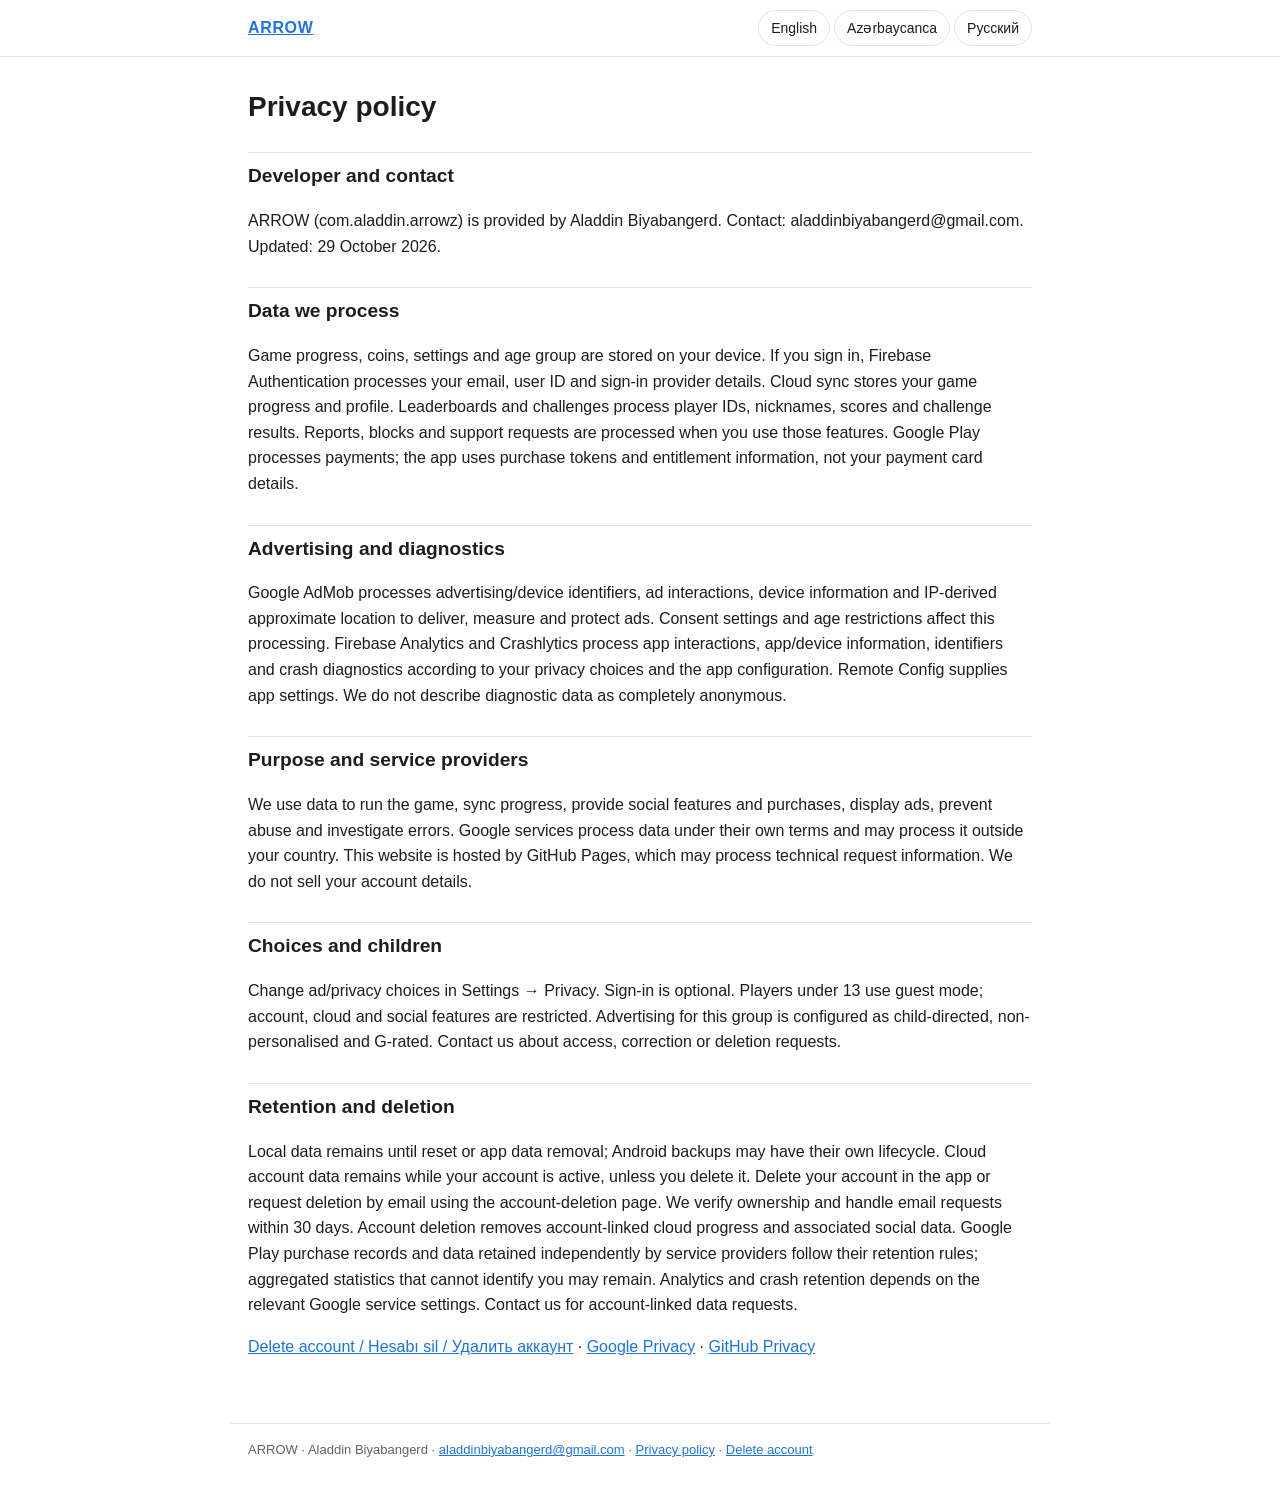
==== arrow-privacy/index.html @ b9e1d2e1 "Publish ARROW privacy, account deletion and app-ads pages" ====
<!doctype html><html lang="en"><head><meta charset="utf-8"><meta name="viewport" content="width=device-width,initial-scale=1"><title>ARROW — Privacy policy</title><link rel="stylesheet" href="/styles.css"></head><body><header><div class="bar"><a class="brand" href="/">ARROW</a><nav aria-label="Language"><a href="#en">English</a><a href="#az">Azərbaycanca</a><a href="#ru">Русский</a></nav></div></header><main><section class="lang" id="az" lang="az"><h1>Məxfilik siyasəti</h1><h2>Tərtibatçı və əlaqə</h2><p>ARROW (com.aladdin.arrowz): Aladdin Biyabangerd. Əlaqə: aladdinbiyabangerd@gmail.com. Yenilənib: 29 oktyabr 2026.</p><h2>Emal edilən məlumatlar</h2><p>Oyun irəliləyişi, coinlər, ayarlar və yaş qrupu cihazda saxlanılır. Daxil olduqda Firebase Authentication email, istifadəçi ID-si və giriş provayderi məlumatlarını emal edir. Bulud sinxronizasiyası oyun irəliləyişi və profili saxlayır. Reytinq və çağırışlar oyunçu ID-si, nickname, xal və nəticələri emal edir. Şikayət, bloklama və dəstək sorğuları həmin funksiyalardan istifadə etdikdə emal olunur. Ödənişləri Google Play emal edir; tətbiq kart məlumatını deyil, alış tokenlərini və alış hüquqlarını istifadə edir.</p><h2>Reklam və diaqnostika</h2><p>Google AdMob reklam/cihaz identifikatorları, reklamla qarşılıqlı əlaqə, cihaz məlumatları və IP-dən təxmini məkanı reklam göstərmək, ölçmək və sui-istifadənin qarşısını almaq üçün emal edir. Razılıq və yaş qaydaları emala təsir edir. Firebase Analytics və Crashlytics məxfilik seçimlərinə və tətbiqin konfiqurasiyasına uyğun istifadə hadisələri, identifikatorlar, cihaz və çökmə məlumatlarını emal edir. Remote Config tətbiq ayarlarını çatdırır. Diaqnostika məlumatlarını tam anonim hesab etmirik.</p><h2>Məqsəd və xidmət təminatçıları</h2><p>Məlumatlar oyunun işi, sinxronizasiya, sosial funksiyalar, alışlar, reklamlar, sui-istifadənin qarşısının alınması və xətaların araşdırılması üçün istifadə olunur. Google xidmətlərinin öz şərtləri var və məlumatları ölkəndən kənarda emal edə bilərlər. Sayt GitHub Pages-də yerləşir; GitHub texniki sorğu məlumatlarını emal edə bilər. Hesab məlumatlarını satmırıq.</p><h2>Seçimlər və uşaqlar</h2><p>Reklam/məxfilik seçimlərini Ayarlar → Gizlilik bölməsində dəyiş. Hesaba giriş məcburi deyil. 13 yaşdan kiçiklər qonaq rejimindən istifadə edir; hesab, bulud və sosial funksiyalar məhdudlaşdırılır. Bu qrupun reklamları uşaqlara yönəlik, fərdiləşdirilməmiş və G reytinqli konfiqurasiya olunur. Məlumatlara çıxış, düzəliş və silmə üçün bizə yaz.</p><h2>Saxlanma və silmə</h2><p>Lokal məlumatlar sıfırlama və ya tətbiq məlumatlarının silinməsinədək qalır; Android ehtiyat nüsxələrinin ayrıca saxlanma qaydası ola bilər. Bulud hesab məlumatları hesab aktiv olduqca və ya sən silənədək saxlanılır. Hesabı tətbiqdən sil və ya hesab silmə səhifəsi vasitəsilə email göndər. Sahibliyi yoxlayıb email sorğusunu 30 gün ərzində icra edirik. Hesabla bağlı bulud irəliləyişi və əlaqəli sosial məlumatlar silinir. Google Play alış qeydləri və xidmət təminatçılarının ayrıca saxladığı məlumatlar onların qaydalarına tabedir; şəxsiyyəti müəyyən etməyən ümumi statistika qala bilər. Analitika və çökmə məlumatlarının müddəti Google xidmətinin ayarlarından asılıdır. Hesabla əlaqəli məlumat sorğuları üçün bizə yaz.</p><p><a href="/arrow-delete-account/#az">Delete account / Hesabı sil / Удалить аккаунт</a> · <a href="https://policies.google.com/privacy">Google Privacy</a> · <a href="https://docs.github.com/en/site-policy/privacy-policies/github-general-privacy-statement">GitHub Privacy</a></p></section><section class="lang" id="ru" lang="ru"><h1>Политика конфиденциальности</h1><h2>Разработчик и контакты</h2><p>ARROW (com.aladdin.arrowz): Aladdin Biyabangerd. Контакт: aladdinbiyabangerd@gmail.com. Обновлено: 29 октября 2026 г.</p><h2>Обрабатываемые данные</h2><p>Прогресс, монеты, настройки и возрастная группа хранятся на устройстве. При входе Firebase Authentication обрабатывает email, ID пользователя и данные провайдера входа. Облачная синхронизация хранит прогресс и профиль. Рейтинги и испытания используют ID игроков, псевдонимы, очки и результаты. Жалобы, блокировки и обращения обрабатываются при использовании этих функций. Платежи обрабатывает Google Play; приложение использует токены покупок и сведения о правах, а не данные банковской карты.</p><h2>Реклама и диагностика</h2><p>Google AdMob обрабатывает рекламные/устройственные идентификаторы, взаимодействия с рекламой, сведения об устройстве и приблизительное местоположение по IP для показа, измерения и защиты рекламы. На обработку влияют согласие и возрастные ограничения. Firebase Analytics и Crashlytics обрабатывают события, идентификаторы, сведения о приложении/устройстве и сбоях с учётом настроек конфиденциальности и конфигурации приложения. Remote Config передаёт настройки. Диагностические данные не считаются полностью анонимными.</p><h2>Цели и поставщики услуг</h2><p>Данные нужны для работы игры, синхронизации, социальных функций, покупок, рекламы, предотвращения злоупотреблений и исправления ошибок. У сервисов Google есть собственные условия; обработка возможна за пределами вашей страны. Сайт размещён на GitHub Pages, который может обрабатывать технические сведения о запросах. Мы не продаём данные аккаунта.</p><h2>Ваш выбор и дети</h2><p>Изменить рекламные настройки можно в Настройки → Конфиденциальность. Вход необязателен. Игроки младше 13 лет используют гостевой режим; аккаунт, облачные и социальные функции ограничены. Реклама для этой группы настроена как детская, неперсонализированная, с рейтингом G. По вопросам доступа, исправления или удаления напишите нам.</p><h2>Хранение и удаление</h2><p>Локальные данные остаются до сброса или удаления данных приложения; у резервных копий Android могут быть отдельные сроки. Облачные данные хранятся, пока аккаунт активен либо пока вы их не удалите. Удалите аккаунт в приложении или отправьте email через страницу удаления. Мы проверяем владение и выполняем запросы по email в течение 30 дней. Удаляются связанный облачный прогресс и социальные данные. Записи покупок Google Play и данные, отдельно хранимые поставщиками услуг, подчиняются их правилам; обезличенная агрегированная статистика может сохраняться. Сроки аналитики и отчётов о сбоях зависят от настроек соответствующих сервисов Google. По вопросам связанных с аккаунтом данных обращайтесь к нам.</p><p><a href="/arrow-delete-account/#ru">Delete account / Hesabı sil / Удалить аккаунт</a> · <a href="https://policies.google.com/privacy">Google Privacy</a> · <a href="https://docs.github.com/en/site-policy/privacy-policies/github-general-privacy-statement">GitHub Privacy</a></p></section><section class="lang" id="en" lang="en"><h1>Privacy policy</h1><h2>Developer and contact</h2><p>ARROW (com.aladdin.arrowz) is provided by Aladdin Biyabangerd. Contact: aladdinbiyabangerd@gmail.com. Updated: 29 October 2026.</p><h2>Data we process</h2><p>Game progress, coins, settings and age group are stored on your device. If you sign in, Firebase Authentication processes your email, user ID and sign-in provider details. Cloud sync stores your game progress and profile. Leaderboards and challenges process player IDs, nicknames, scores and challenge results. Reports, blocks and support requests are processed when you use those features. Google Play processes payments; the app uses purchase tokens and entitlement information, not your payment card details.</p><h2>Advertising and diagnostics</h2><p>Google AdMob processes advertising/device identifiers, ad interactions, device information and IP-derived approximate location to deliver, measure and protect ads. Consent settings and age restrictions affect this processing. Firebase Analytics and Crashlytics process app interactions, app/device information, identifiers and crash diagnostics according to your privacy choices and the app configuration. Remote Config supplies app settings. We do not describe diagnostic data as completely anonymous.</p><h2>Purpose and service providers</h2><p>We use data to run the game, sync progress, provide social features and purchases, display ads, prevent abuse and investigate errors. Google services process data under their own terms and may process it outside your country. This website is hosted by GitHub Pages, which may process technical request information. We do not sell your account details.</p><h2>Choices and children</h2><p>Change ad/privacy choices in Settings → Privacy. Sign-in is optional. Players under 13 use guest mode; account, cloud and social features are restricted. Advertising for this group is configured as child-directed, non-personalised and G-rated. Contact us about access, correction or deletion requests.</p><h2>Retention and deletion</h2><p>Local data remains until reset or app data removal; Android backups may have their own lifecycle. Cloud account data remains while your account is active, unless you delete it. Delete your account in the app or request deletion by email using the account-deletion page. We verify ownership and handle email requests within 30 days. Account deletion removes account-linked cloud progress and associated social data. Google Play purchase records and data retained independently by service providers follow their retention rules; aggregated statistics that cannot identify you may remain. Analytics and crash retention depends on the relevant Google service settings. Contact us for account-linked data requests.</p><p><a href="/arrow-delete-account/#en">Delete account / Hesabı sil / Удалить аккаунт</a> · <a href="https://policies.google.com/privacy">Google Privacy</a> · <a href="https://docs.github.com/en/site-policy/privacy-policies/github-general-privacy-statement">GitHub Privacy</a></p></section></main><footer>ARROW · Aladdin Biyabangerd · <a href="mailto:aladdinbiyabangerd@gmail.com">aladdinbiyabangerd@gmail.com</a> · <a href="/arrow-privacy/">Privacy policy</a> · <a href="/arrow-delete-account/">Delete account</a></footer></body></html>
---- styles.css ----
:root { --fg:#1d1d1f; --muted:#5f6368; --bg:#ffffff; --card:#f5f6f8; --accent:#1a73e8; --line:#e3e5e8; --warn:#fde8e7; }
  @media (prefers-color-scheme: dark) {
    :root { --fg:#e8eaed; --muted:#a8adb3; --bg:#121316; --card:#1d1f23; --accent:#8ab4f8; --line:#2e3136; --warn:#3b1d1c; }
  }
  * { box-sizing:border-box; }
  html { -webkit-text-size-adjust:100%; }
  body { margin:0; font:16px/1.6 -apple-system, BlinkMacSystemFont, "Segoe UI", Roboto, Arial, sans-serif; color:var(--fg); background:var(--bg); }
  header { position:sticky; top:0; z-index:2; background:var(--bg); border-bottom:1px solid var(--line); }
  .bar { max-width:820px; margin:0 auto; padding:10px 18px; display:flex; align-items:center; justify-content:space-between; gap:12px; flex-wrap:wrap; }
  .brand { font-weight:700; letter-spacing:.04em; }
  nav a { display:inline-block; padding:6px 12px; margin-left:4px; border:1px solid var(--line); border-radius:999px; color:var(--fg); text-decoration:none; font-size:14px; }
  nav a:hover { border-color:var(--accent); color:var(--accent); }
  main { max-width:820px; margin:0 auto; padding:8px 18px 48px; }
  h1 { font-size:1.75rem; line-height:1.25; margin:24px 0 4px; }
  h2 { font-size:1.2rem; margin:28px 0 8px; padding-top:8px; border-top:1px solid var(--line); }
  p, li { overflow-wrap:anywhere; }
  .meta { color:var(--muted); font-size:14px; margin:0 0 16px; }
  .card { background:var(--card); border-radius:12px; padding:14px 18px; }
  .warn { background:var(--warn); border-radius:12px; padding:12px 18px; }
  ol, ul { padding-left:22px; }
  .button { display:inline-block; margin:6px 0; padding:10px 18px; border-radius:999px; background:var(--accent); color:var(--bg); text-decoration:none; font-weight:600; }
  a { color:var(--accent); }
  footer { max-width:820px; margin:0 auto; padding:16px 18px 40px; color:var(--muted); font-size:13px; border-top:1px solid var(--line); }
  /* Language switch without JavaScript (same as the privacy policy page): English is the default section. */
  .lang { display:none; scroll-margin-top:72px; }
  .lang:target { display:block; }
  #en { display:block; }
  .lang:target ~ #en { display:none; }
  @media print { header { position:static; } .lang { display:block !important; } }
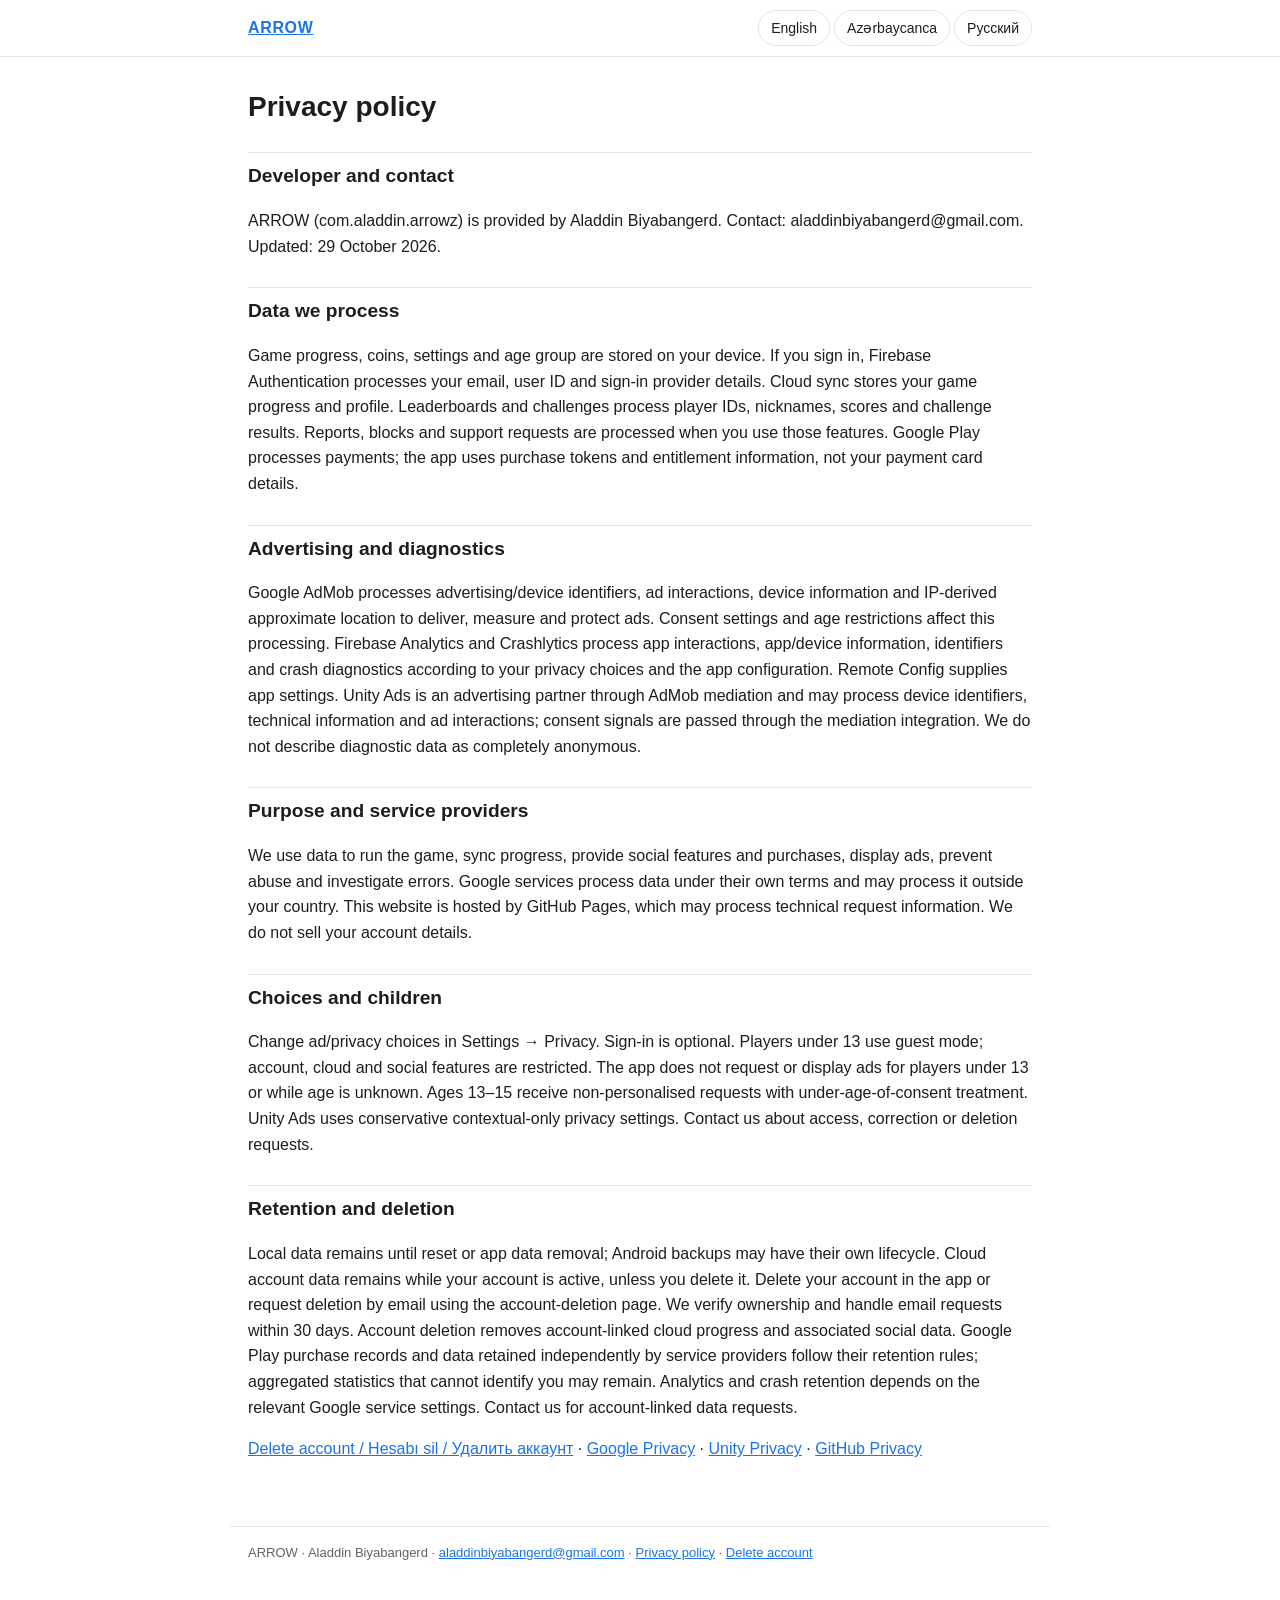
==== commit 88144ceb: "Disclose Unity mediation and restricted-age ad policy" ====
--- a/arrow-privacy/index.html
+++ b/arrow-privacy/index.html
@@ -1 +1 @@
-<!doctype html><html lang="en"><head><meta charset="utf-8"><meta name="viewport" content="width=device-width,initial-scale=1"><title>ARROW — Privacy policy</title><link rel="stylesheet" href="/styles.css"></head><body><header><div class="bar"><a class="brand" href="/">ARROW</a><nav aria-label="Language"><a href="#en">English</a><a href="#az">Azərbaycanca</a><a href="#ru">Русский</a></nav></div></header><main><section class="lang" id="az" lang="az"><h1>Məxfilik siyasəti</h1><h2>Tərtibatçı və əlaqə</h2><p>ARROW (com.aladdin.arrowz): Aladdin Biyabangerd. Əlaqə: aladdinbiyabangerd@gmail.com. Yenilənib: 29 oktyabr 2026.</p><h2>Emal edilən məlumatlar</h2><p>Oyun irəliləyişi, coinlər, ayarlar və yaş qrupu cihazda saxlanılır. Daxil olduqda Firebase Authentication email, istifadəçi ID-si və giriş provayderi məlumatlarını emal edir. Bulud sinxronizasiyası oyun irəliləyişi və profili saxlayır. Reytinq və çağırışlar oyunçu ID-si, nickname, xal və nəticələri emal edir. Şikayət, bloklama və dəstək sorğuları həmin funksiyalardan istifadə etdikdə emal olunur. Ödənişləri Google Play emal edir; tətbiq kart məlumatını deyil, alış tokenlərini və alış hüquqlarını istifadə edir.</p><h2>Reklam və diaqnostika</h2><p>Google AdMob reklam/cihaz identifikatorları, reklamla qarşılıqlı əlaqə, cihaz məlumatları və IP-dən təxmini məkanı reklam göstərmək, ölçmək və sui-istifadənin qarşısını almaq üçün emal edir. Razılıq və yaş qaydaları emala təsir edir. Firebase Analytics və Crashlytics məxfilik seçimlərinə və tətbiqin konfiqurasiyasına uyğun istifadə hadisələri, identifikatorlar, cihaz və çökmə məlumatlarını emal edir. Remote Config tətbiq ayarlarını çatdırır. Diaqnostika məlumatlarını tam anonim hesab etmirik.</p><h2>Məqsəd və xidmət təminatçıları</h2><p>Məlumatlar oyunun işi, sinxronizasiya, sosial funksiyalar, alışlar, reklamlar, sui-istifadənin qarşısının alınması və xətaların araşdırılması üçün istifadə olunur. Google xidmətlərinin öz şərtləri var və məlumatları ölkəndən kənarda emal edə bilərlər. Sayt GitHub Pages-də yerləşir; GitHub texniki sorğu məlumatlarını emal edə bilər. Hesab məlumatlarını satmırıq.</p><h2>Seçimlər və uşaqlar</h2><p>Reklam/məxfilik seçimlərini Ayarlar → Gizlilik bölməsində dəyiş. Hesaba giriş məcburi deyil. 13 yaşdan kiçiklər qonaq rejimindən istifadə edir; hesab, bulud və sosial funksiyalar məhdudlaşdırılır. Bu qrupun reklamları uşaqlara yönəlik, fərdiləşdirilməmiş və G reytinqli konfiqurasiya olunur. Məlumatlara çıxış, düzəliş və silmə üçün bizə yaz.</p><h2>Saxlanma və silmə</h2><p>Lokal məlumatlar sıfırlama və ya tətbiq məlumatlarının silinməsinədək qalır; Android ehtiyat nüsxələrinin ayrıca saxlanma qaydası ola bilər. Bulud hesab məlumatları hesab aktiv olduqca və ya sən silənədək saxlanılır. Hesabı tətbiqdən sil və ya hesab silmə səhifəsi vasitəsilə email göndər. Sahibliyi yoxlayıb email sorğusunu 30 gün ərzində icra edirik. Hesabla bağlı bulud irəliləyişi və əlaqəli sosial məlumatlar silinir. Google Play alış qeydləri və xidmət təminatçılarının ayrıca saxladığı məlumatlar onların qaydalarına tabedir; şəxsiyyəti müəyyən etməyən ümumi statistika qala bilər. Analitika və çökmə məlumatlarının müddəti Google xidmətinin ayarlarından asılıdır. Hesabla əlaqəli məlumat sorğuları üçün bizə yaz.</p><p><a href="/arrow-delete-account/#az">Delete account / Hesabı sil / Удалить аккаунт</a> · <a href="https://policies.google.com/privacy">Google Privacy</a> · <a href="https://docs.github.com/en/site-policy/privacy-policies/github-general-privacy-statement">GitHub Privacy</a></p></section><section class="lang" id="ru" lang="ru"><h1>Политика конфиденциальности</h1><h2>Разработчик и контакты</h2><p>ARROW (com.aladdin.arrowz): Aladdin Biyabangerd. Контакт: aladdinbiyabangerd@gmail.com. Обновлено: 29 октября 2026 г.</p><h2>Обрабатываемые данные</h2><p>Прогресс, монеты, настройки и возрастная группа хранятся на устройстве. При входе Firebase Authentication обрабатывает email, ID пользователя и данные провайдера входа. Облачная синхронизация хранит прогресс и профиль. Рейтинги и испытания используют ID игроков, псевдонимы, очки и результаты. Жалобы, блокировки и обращения обрабатываются при использовании этих функций. Платежи обрабатывает Google Play; приложение использует токены покупок и сведения о правах, а не данные банковской карты.</p><h2>Реклама и диагностика</h2><p>Google AdMob обрабатывает рекламные/устройственные идентификаторы, взаимодействия с рекламой, сведения об устройстве и приблизительное местоположение по IP для показа, измерения и защиты рекламы. На обработку влияют согласие и возрастные ограничения. Firebase Analytics и Crashlytics обрабатывают события, идентификаторы, сведения о приложении/устройстве и сбоях с учётом настроек конфиденциальности и конфигурации приложения. Remote Config передаёт настройки. Диагностические данные не считаются полностью анонимными.</p><h2>Цели и поставщики услуг</h2><p>Данные нужны для работы игры, синхронизации, социальных функций, покупок, рекламы, предотвращения злоупотреблений и исправления ошибок. У сервисов Google есть собственные условия; обработка возможна за пределами вашей страны. Сайт размещён на GitHub Pages, который может обрабатывать технические сведения о запросах. Мы не продаём данные аккаунта.</p><h2>Ваш выбор и дети</h2><p>Изменить рекламные настройки можно в Настройки → Конфиденциальность. Вход необязателен. Игроки младше 13 лет используют гостевой режим; аккаунт, облачные и социальные функции ограничены. Реклама для этой группы настроена как детская, неперсонализированная, с рейтингом G. По вопросам доступа, исправления или удаления напишите нам.</p><h2>Хранение и удаление</h2><p>Локальные данные остаются до сброса или удаления данных приложения; у резервных копий Android могут быть отдельные сроки. Облачные данные хранятся, пока аккаунт активен либо пока вы их не удалите. Удалите аккаунт в приложении или отправьте email через страницу удаления. Мы проверяем владение и выполняем запросы по email в течение 30 дней. Удаляются связанный облачный прогресс и социальные данные. Записи покупок Google Play и данные, отдельно хранимые поставщиками услуг, подчиняются их правилам; обезличенная агрегированная статистика может сохраняться. Сроки аналитики и отчётов о сбоях зависят от настроек соответствующих сервисов Google. По вопросам связанных с аккаунтом данных обращайтесь к нам.</p><p><a href="/arrow-delete-account/#ru">Delete account / Hesabı sil / Удалить аккаунт</a> · <a href="https://policies.google.com/privacy">Google Privacy</a> · <a href="https://docs.github.com/en/site-policy/privacy-policies/github-general-privacy-statement">GitHub Privacy</a></p></section><section class="lang" id="en" lang="en"><h1>Privacy policy</h1><h2>Developer and contact</h2><p>ARROW (com.aladdin.arrowz) is provided by Aladdin Biyabangerd. Contact: aladdinbiyabangerd@gmail.com. Updated: 29 October 2026.</p><h2>Data we process</h2><p>Game progress, coins, settings and age group are stored on your device. If you sign in, Firebase Authentication processes your email, user ID and sign-in provider details. Cloud sync stores your game progress and profile. Leaderboards and challenges process player IDs, nicknames, scores and challenge results. Reports, blocks and support requests are processed when you use those features. Google Play processes payments; the app uses purchase tokens and entitlement information, not your payment card details.</p><h2>Advertising and diagnostics</h2><p>Google AdMob processes advertising/device identifiers, ad interactions, device information and IP-derived approximate location to deliver, measure and protect ads. Consent settings and age restrictions affect this processing. Firebase Analytics and Crashlytics process app interactions, app/device information, identifiers and crash diagnostics according to your privacy choices and the app configuration. Remote Config supplies app settings. We do not describe diagnostic data as completely anonymous.</p><h2>Purpose and service providers</h2><p>We use data to run the game, sync progress, provide social features and purchases, display ads, prevent abuse and investigate errors. Google services process data under their own terms and may process it outside your country. This website is hosted by GitHub Pages, which may process technical request information. We do not sell your account details.</p><h2>Choices and children</h2><p>Change ad/privacy choices in Settings → Privacy. Sign-in is optional. Players under 13 use guest mode; account, cloud and social features are restricted. Advertising for this group is configured as child-directed, non-personalised and G-rated. Contact us about access, correction or deletion requests.</p><h2>Retention and deletion</h2><p>Local data remains until reset or app data removal; Android backups may have their own lifecycle. Cloud account data remains while your account is active, unless you delete it. Delete your account in the app or request deletion by email using the account-deletion page. We verify ownership and handle email requests within 30 days. Account deletion removes account-linked cloud progress and associated social data. Google Play purchase records and data retained independently by service providers follow their retention rules; aggregated statistics that cannot identify you may remain. Analytics and crash retention depends on the relevant Google service settings. Contact us for account-linked data requests.</p><p><a href="/arrow-delete-account/#en">Delete account / Hesabı sil / Удалить аккаунт</a> · <a href="https://policies.google.com/privacy">Google Privacy</a> · <a href="https://docs.github.com/en/site-policy/privacy-policies/github-general-privacy-statement">GitHub Privacy</a></p></section></main><footer>ARROW · Aladdin Biyabangerd · <a href="mailto:aladdinbiyabangerd@gmail.com">aladdinbiyabangerd@gmail.com</a> · <a href="/arrow-privacy/">Privacy policy</a> · <a href="/arrow-delete-account/">Delete account</a></footer></body></html>+<!doctype html><html lang="en"><head><meta charset="utf-8"><meta name="viewport" content="width=device-width,initial-scale=1"><title>ARROW — Privacy policy</title><link rel="stylesheet" href="/styles.css"></head><body><header><div class="bar"><a class="brand" href="/">ARROW</a><nav aria-label="Language"><a href="#en">English</a><a href="#az">Azərbaycanca</a><a href="#ru">Русский</a></nav></div></header><main><section class="lang" id="az" lang="az"><h1>Məxfilik siyasəti</h1><h2>Tərtibatçı və əlaqə</h2><p>ARROW (com.aladdin.arrowz): Aladdin Biyabangerd. Əlaqə: aladdinbiyabangerd@gmail.com. Yenilənib: 29 oktyabr 2026.</p><h2>Emal edilən məlumatlar</h2><p>Oyun irəliləyişi, coinlər, ayarlar və yaş qrupu cihazda saxlanılır. Daxil olduqda Firebase Authentication email, istifadəçi ID-si və giriş provayderi məlumatlarını emal edir. Bulud sinxronizasiyası oyun irəliləyişi və profili saxlayır. Reytinq və çağırışlar oyunçu ID-si, nickname, xal və nəticələri emal edir. Şikayət, bloklama və dəstək sorğuları həmin funksiyalardan istifadə etdikdə emal olunur. Ödənişləri Google Play emal edir; tətbiq kart məlumatını deyil, alış tokenlərini və alış hüquqlarını istifadə edir.</p><h2>Reklam və diaqnostika</h2><p>Google AdMob reklam/cihaz identifikatorları, reklamla qarşılıqlı əlaqə, cihaz məlumatları və IP-dən təxmini məkanı reklam göstərmək, ölçmək və sui-istifadənin qarşısını almaq üçün emal edir. Razılıq və yaş qaydaları emala təsir edir. Firebase Analytics və Crashlytics məxfilik seçimlərinə və tətbiqin konfiqurasiyasına uyğun istifadə hadisələri, identifikatorlar, cihaz və çökmə məlumatlarını emal edir. Remote Config tətbiq ayarlarını çatdırır. Unity Ads AdMob mediation vasitəsilə reklam partnyorudur; cihaz identifikatorları, texniki məlumatlar və reklamla qarşılıqlı əlaqəni emal edə bilər. Razılıq siqnalları mediation inteqrasiyası ilə ötürülür. Diaqnostika məlumatlarını tam anonim hesab etmirik.</p><h2>Məqsəd və xidmət təminatçıları</h2><p>Məlumatlar oyunun işi, sinxronizasiya, sosial funksiyalar, alışlar, reklamlar, sui-istifadənin qarşısının alınması və xətaların araşdırılması üçün istifadə olunur. Google xidmətlərinin öz şərtləri var və məlumatları ölkəndən kənarda emal edə bilərlər. Sayt GitHub Pages-də yerləşir; GitHub texniki sorğu məlumatlarını emal edə bilər. Hesab məlumatlarını satmırıq.</p><h2>Seçimlər və uşaqlar</h2><p>Reklam/məxfilik seçimlərini Ayarlar → Gizlilik bölməsində dəyiş. Hesaba giriş məcburi deyil. 13 yaşdan kiçiklər qonaq rejimindən istifadə edir; hesab, bulud və sosial funksiyalar məhdudlaşdırılır. 13 yaşdan kiçik və yaşı məlum olmayan oyunçular üçün tətbiq reklam sorğusu göndərmir və reklam göstərmir. 13–15 yaş qrupu üçün reklam sorğuları fərdiləşdirilmir və yaş razılığı məhdudiyyəti tətbiq olunur. Unity Ads üçün fərdiləşdirməyə razılıq verilməyən kontekstual reklam ayarları istifadə olunur. Məlumatlara çıxış, düzəliş və silmə üçün bizə yaz.</p><h2>Saxlanma və silmə</h2><p>Lokal məlumatlar sıfırlama və ya tətbiq məlumatlarının silinməsinədək qalır; Android ehtiyat nüsxələrinin ayrıca saxlanma qaydası ola bilər. Bulud hesab məlumatları hesab aktiv olduqca və ya sən silənədək saxlanılır. Hesabı tətbiqdən sil və ya hesab silmə səhifəsi vasitəsilə email göndər. Sahibliyi yoxlayıb email sorğusunu 30 gün ərzində icra edirik. Hesabla bağlı bulud irəliləyişi və əlaqəli sosial məlumatlar silinir. Google Play alış qeydləri və xidmət təminatçılarının ayrıca saxladığı məlumatlar onların qaydalarına tabedir; şəxsiyyəti müəyyən etməyən ümumi statistika qala bilər. Analitika və çökmə məlumatlarının müddəti Google xidmətinin ayarlarından asılıdır. Hesabla əlaqəli məlumat sorğuları üçün bizə yaz.</p><p><a href="/arrow-delete-account/#az">Delete account / Hesabı sil / Удалить аккаунт</a> · <a href="https://policies.google.com/privacy">Google Privacy</a> · <a href="https://unity.com/legal/privacy-policy">Unity Privacy</a> · <a href="https://docs.github.com/en/site-policy/privacy-policies/github-general-privacy-statement">GitHub Privacy</a></p></section><section class="lang" id="ru" lang="ru"><h1>Политика конфиденциальности</h1><h2>Разработчик и контакты</h2><p>ARROW (com.aladdin.arrowz): Aladdin Biyabangerd. Контакт: aladdinbiyabangerd@gmail.com. Обновлено: 29 октября 2026 г.</p><h2>Обрабатываемые данные</h2><p>Прогресс, монеты, настройки и возрастная группа хранятся на устройстве. При входе Firebase Authentication обрабатывает email, ID пользователя и данные провайдера входа. Облачная синхронизация хранит прогресс и профиль. Рейтинги и испытания используют ID игроков, псевдонимы, очки и результаты. Жалобы, блокировки и обращения обрабатываются при использовании этих функций. Платежи обрабатывает Google Play; приложение использует токены покупок и сведения о правах, а не данные банковской карты.</p><h2>Реклама и диагностика</h2><p>Google AdMob обрабатывает рекламные/устройственные идентификаторы, взаимодействия с рекламой, сведения об устройстве и приблизительное местоположение по IP для показа, измерения и защиты рекламы. На обработку влияют согласие и возрастные ограничения. Firebase Analytics и Crashlytics обрабатывают события, идентификаторы, сведения о приложении/устройстве и сбоях с учётом настроек конфиденциальности и конфигурации приложения. Remote Config передаёт настройки. Unity Ads — рекламный партнёр через AdMob mediation; он может обрабатывать идентификаторы устройств, технические данные и взаимодействия с рекламой. Сигналы согласия передаются через mediation. Диагностические данные не считаются полностью анонимными.</p><h2>Цели и поставщики услуг</h2><p>Данные нужны для работы игры, синхронизации, социальных функций, покупок, рекламы, предотвращения злоупотреблений и исправления ошибок. У сервисов Google есть собственные условия; обработка возможна за пределами вашей страны. Сайт размещён на GitHub Pages, который может обрабатывать технические сведения о запросах. Мы не продаём данные аккаунта.</p><h2>Ваш выбор и дети</h2><p>Изменить рекламные настройки можно в Настройки → Конфиденциальность. Вход необязателен. Игроки младше 13 лет используют гостевой режим; аккаунт, облачные и социальные функции ограничены. Для игроков младше 13 лет и при неизвестном возрасте приложение не запрашивает и не показывает рекламу. Для возраста 13–15 лет запросы неперсонализированные с ограничением возраста согласия. Unity Ads использует консервативные настройки контекстной рекламы без предоставления согласия на персонализацию. По вопросам доступа, исправления или удаления напишите нам.</p><h2>Хранение и удаление</h2><p>Локальные данные остаются до сброса или удаления данных приложения; у резервных копий Android могут быть отдельные сроки. Облачные данные хранятся, пока аккаунт активен либо пока вы их не удалите. Удалите аккаунт в приложении или отправьте email через страницу удаления. Мы проверяем владение и выполняем запросы по email в течение 30 дней. Удаляются связанный облачный прогресс и социальные данные. Записи покупок Google Play и данные, отдельно хранимые поставщиками услуг, подчиняются их правилам; обезличенная агрегированная статистика может сохраняться. Сроки аналитики и отчётов о сбоях зависят от настроек соответствующих сервисов Google. По вопросам связанных с аккаунтом данных обращайтесь к нам.</p><p><a href="/arrow-delete-account/#ru">Delete account / Hesabı sil / Удалить аккаунт</a> · <a href="https://policies.google.com/privacy">Google Privacy</a> · <a href="https://unity.com/legal/privacy-policy">Unity Privacy</a> · <a href="https://docs.github.com/en/site-policy/privacy-policies/github-general-privacy-statement">GitHub Privacy</a></p></section><section class="lang" id="en" lang="en"><h1>Privacy policy</h1><h2>Developer and contact</h2><p>ARROW (com.aladdin.arrowz) is provided by Aladdin Biyabangerd. Contact: aladdinbiyabangerd@gmail.com. Updated: 29 October 2026.</p><h2>Data we process</h2><p>Game progress, coins, settings and age group are stored on your device. If you sign in, Firebase Authentication processes your email, user ID and sign-in provider details. Cloud sync stores your game progress and profile. Leaderboards and challenges process player IDs, nicknames, scores and challenge results. Reports, blocks and support requests are processed when you use those features. Google Play processes payments; the app uses purchase tokens and entitlement information, not your payment card details.</p><h2>Advertising and diagnostics</h2><p>Google AdMob processes advertising/device identifiers, ad interactions, device information and IP-derived approximate location to deliver, measure and protect ads. Consent settings and age restrictions affect this processing. Firebase Analytics and Crashlytics process app interactions, app/device information, identifiers and crash diagnostics according to your privacy choices and the app configuration. Remote Config supplies app settings. Unity Ads is an advertising partner through AdMob mediation and may process device identifiers, technical information and ad interactions; consent signals are passed through the mediation integration. We do not describe diagnostic data as completely anonymous.</p><h2>Purpose and service providers</h2><p>We use data to run the game, sync progress, provide social features and purchases, display ads, prevent abuse and investigate errors. Google services process data under their own terms and may process it outside your country. This website is hosted by GitHub Pages, which may process technical request information. We do not sell your account details.</p><h2>Choices and children</h2><p>Change ad/privacy choices in Settings → Privacy. Sign-in is optional. Players under 13 use guest mode; account, cloud and social features are restricted. The app does not request or display ads for players under 13 or while age is unknown. Ages 13–15 receive non-personalised requests with under-age-of-consent treatment. Unity Ads uses conservative contextual-only privacy settings. Contact us about access, correction or deletion requests.</p><h2>Retention and deletion</h2><p>Local data remains until reset or app data removal; Android backups may have their own lifecycle. Cloud account data remains while your account is active, unless you delete it. Delete your account in the app or request deletion by email using the account-deletion page. We verify ownership and handle email requests within 30 days. Account deletion removes account-linked cloud progress and associated social data. Google Play purchase records and data retained independently by service providers follow their retention rules; aggregated statistics that cannot identify you may remain. Analytics and crash retention depends on the relevant Google service settings. Contact us for account-linked data requests.</p><p><a href="/arrow-delete-account/#en">Delete account / Hesabı sil / Удалить аккаунт</a> · <a href="https://policies.google.com/privacy">Google Privacy</a> · <a href="https://unity.com/legal/privacy-policy">Unity Privacy</a> · <a href="https://docs.github.com/en/site-policy/privacy-policies/github-general-privacy-statement">GitHub Privacy</a></p></section></main><footer>ARROW · Aladdin Biyabangerd · <a href="mailto:aladdinbiyabangerd@gmail.com">aladdinbiyabangerd@gmail.com</a> · <a href="/arrow-privacy/">Privacy policy</a> · <a href="/arrow-delete-account/">Delete account</a></footer></body></html>
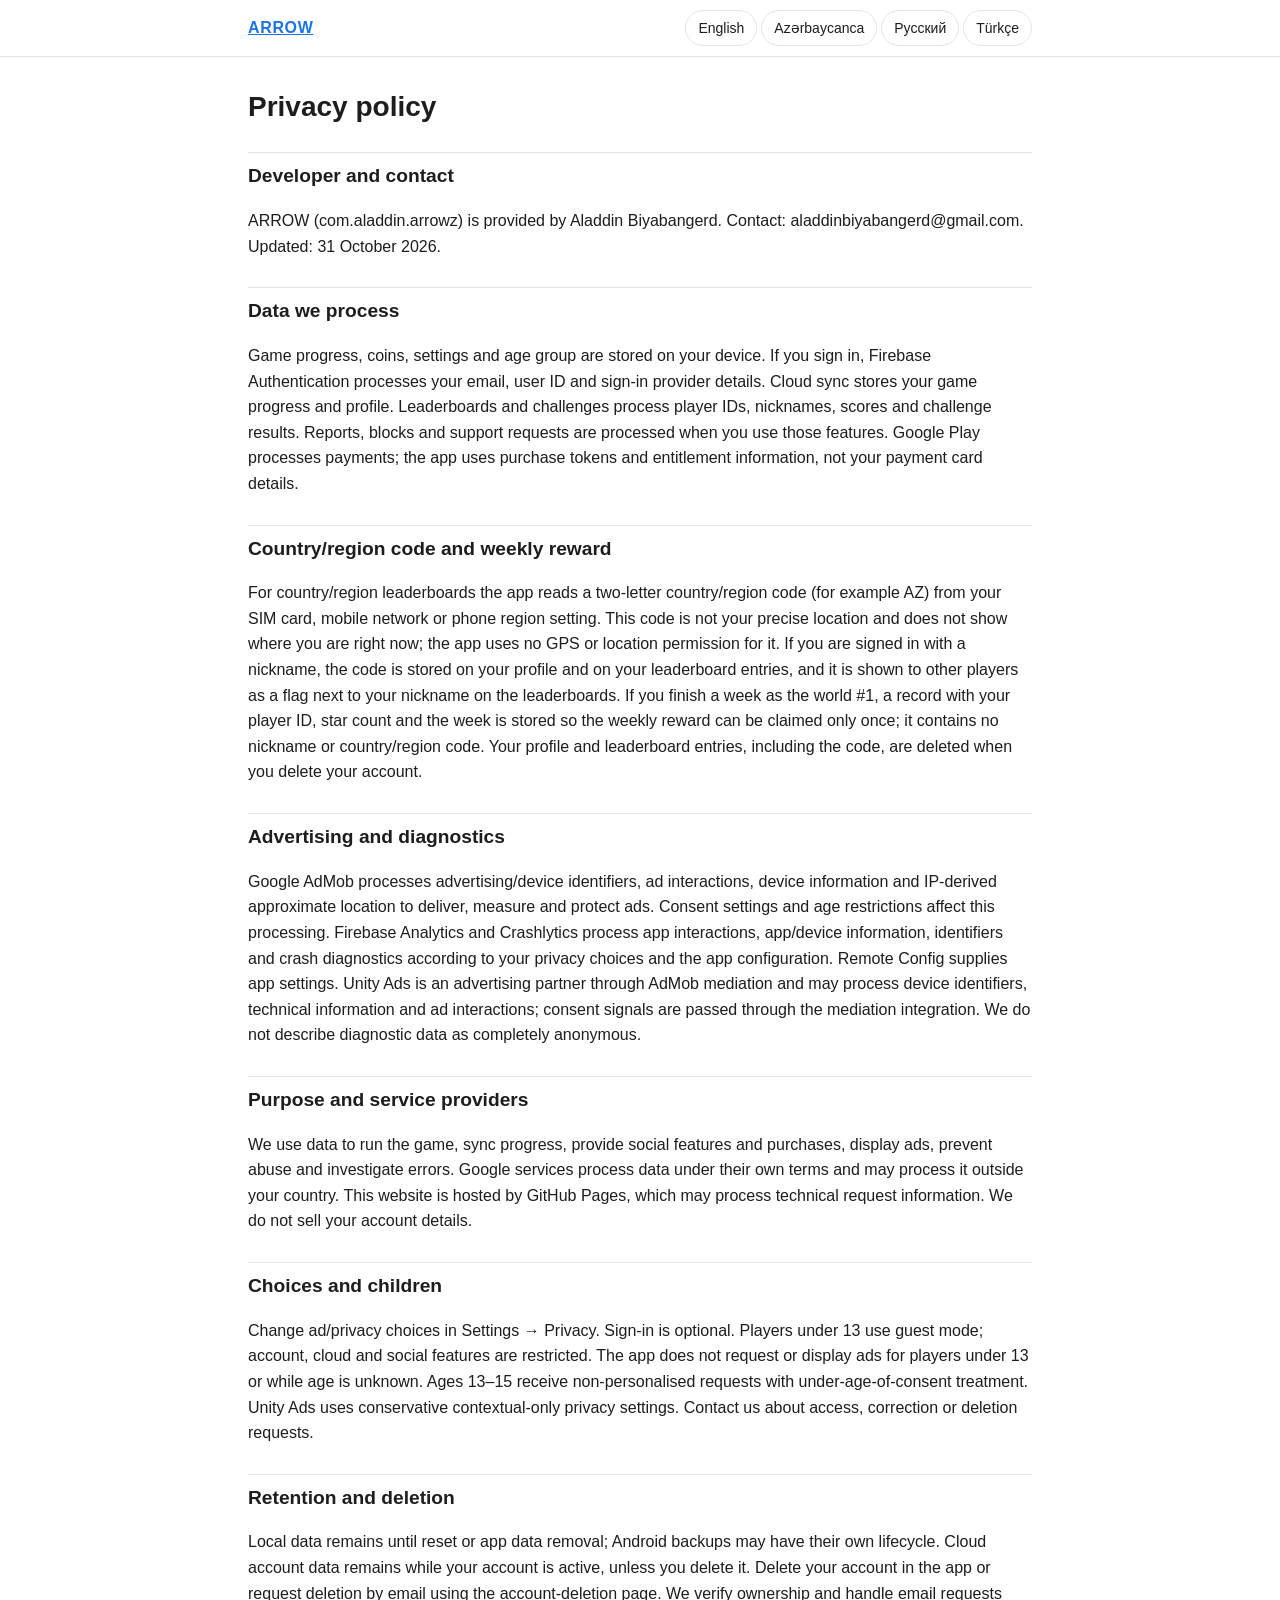
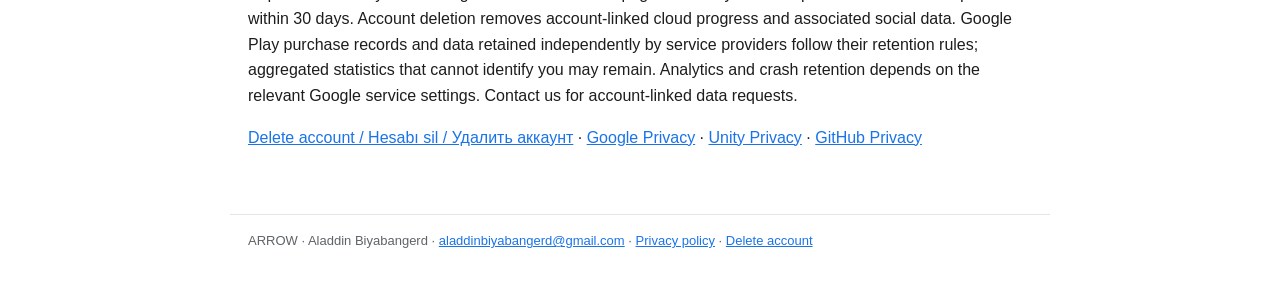
==== commit 20337791: "Privacy policy: country/region code, weekly #1 reward record, Turkish (31 Oct 2026)" ====
--- a/arrow-privacy/index.html
+++ b/arrow-privacy/index.html
@@ -1 +1 @@
-<!doctype html><html lang="en"><head><meta charset="utf-8"><meta name="viewport" content="width=device-width,initial-scale=1"><title>ARROW — Privacy policy</title><link rel="stylesheet" href="/styles.css"></head><body><header><div class="bar"><a class="brand" href="/">ARROW</a><nav aria-label="Language"><a href="#en">English</a><a href="#az">Azərbaycanca</a><a href="#ru">Русский</a></nav></div></header><main><section class="lang" id="az" lang="az"><h1>Məxfilik siyasəti</h1><h2>Tərtibatçı və əlaqə</h2><p>ARROW (com.aladdin.arrowz): Aladdin Biyabangerd. Əlaqə: aladdinbiyabangerd@gmail.com. Yenilənib: 29 oktyabr 2026.</p><h2>Emal edilən məlumatlar</h2><p>Oyun irəliləyişi, coinlər, ayarlar və yaş qrupu cihazda saxlanılır. Daxil olduqda Firebase Authentication email, istifadəçi ID-si və giriş provayderi məlumatlarını emal edir. Bulud sinxronizasiyası oyun irəliləyişi və profili saxlayır. Reytinq və çağırışlar oyunçu ID-si, nickname, xal və nəticələri emal edir. Şikayət, bloklama və dəstək sorğuları həmin funksiyalardan istifadə etdikdə emal olunur. Ödənişləri Google Play emal edir; tətbiq kart məlumatını deyil, alış tokenlərini və alış hüquqlarını istifadə edir.</p><h2>Reklam və diaqnostika</h2><p>Google AdMob reklam/cihaz identifikatorları, reklamla qarşılıqlı əlaqə, cihaz məlumatları və IP-dən təxmini məkanı reklam göstərmək, ölçmək və sui-istifadənin qarşısını almaq üçün emal edir. Razılıq və yaş qaydaları emala təsir edir. Firebase Analytics və Crashlytics məxfilik seçimlərinə və tətbiqin konfiqurasiyasına uyğun istifadə hadisələri, identifikatorlar, cihaz və çökmə məlumatlarını emal edir. Remote Config tətbiq ayarlarını çatdırır. Unity Ads AdMob mediation vasitəsilə reklam partnyorudur; cihaz identifikatorları, texniki məlumatlar və reklamla qarşılıqlı əlaqəni emal edə bilər. Razılıq siqnalları mediation inteqrasiyası ilə ötürülür. Diaqnostika məlumatlarını tam anonim hesab etmirik.</p><h2>Məqsəd və xidmət təminatçıları</h2><p>Məlumatlar oyunun işi, sinxronizasiya, sosial funksiyalar, alışlar, reklamlar, sui-istifadənin qarşısının alınması və xətaların araşdırılması üçün istifadə olunur. Google xidmətlərinin öz şərtləri var və məlumatları ölkəndən kənarda emal edə bilərlər. Sayt GitHub Pages-də yerləşir; GitHub texniki sorğu məlumatlarını emal edə bilər. Hesab məlumatlarını satmırıq.</p><h2>Seçimlər və uşaqlar</h2><p>Reklam/məxfilik seçimlərini Ayarlar → Gizlilik bölməsində dəyiş. Hesaba giriş məcburi deyil. 13 yaşdan kiçiklər qonaq rejimindən istifadə edir; hesab, bulud və sosial funksiyalar məhdudlaşdırılır. 13 yaşdan kiçik və yaşı məlum olmayan oyunçular üçün tətbiq reklam sorğusu göndərmir və reklam göstərmir. 13–15 yaş qrupu üçün reklam sorğuları fərdiləşdirilmir və yaş razılığı məhdudiyyəti tətbiq olunur. Unity Ads üçün fərdiləşdirməyə razılıq verilməyən kontekstual reklam ayarları istifadə olunur. Məlumatlara çıxış, düzəliş və silmə üçün bizə yaz.</p><h2>Saxlanma və silmə</h2><p>Lokal məlumatlar sıfırlama və ya tətbiq məlumatlarının silinməsinədək qalır; Android ehtiyat nüsxələrinin ayrıca saxlanma qaydası ola bilər. Bulud hesab məlumatları hesab aktiv olduqca və ya sən silənədək saxlanılır. Hesabı tətbiqdən sil və ya hesab silmə səhifəsi vasitəsilə email göndər. Sahibliyi yoxlayıb email sorğusunu 30 gün ərzində icra edirik. Hesabla bağlı bulud irəliləyişi və əlaqəli sosial məlumatlar silinir. Google Play alış qeydləri və xidmət təminatçılarının ayrıca saxladığı məlumatlar onların qaydalarına tabedir; şəxsiyyəti müəyyən etməyən ümumi statistika qala bilər. Analitika və çökmə məlumatlarının müddəti Google xidmətinin ayarlarından asılıdır. Hesabla əlaqəli məlumat sorğuları üçün bizə yaz.</p><p><a href="/arrow-delete-account/#az">Delete account / Hesabı sil / Удалить аккаунт</a> · <a href="https://policies.google.com/privacy">Google Privacy</a> · <a href="https://unity.com/legal/privacy-policy">Unity Privacy</a> · <a href="https://docs.github.com/en/site-policy/privacy-policies/github-general-privacy-statement">GitHub Privacy</a></p></section><section class="lang" id="ru" lang="ru"><h1>Политика конфиденциальности</h1><h2>Разработчик и контакты</h2><p>ARROW (com.aladdin.arrowz): Aladdin Biyabangerd. Контакт: aladdinbiyabangerd@gmail.com. Обновлено: 29 октября 2026 г.</p><h2>Обрабатываемые данные</h2><p>Прогресс, монеты, настройки и возрастная группа хранятся на устройстве. При входе Firebase Authentication обрабатывает email, ID пользователя и данные провайдера входа. Облачная синхронизация хранит прогресс и профиль. Рейтинги и испытания используют ID игроков, псевдонимы, очки и результаты. Жалобы, блокировки и обращения обрабатываются при использовании этих функций. Платежи обрабатывает Google Play; приложение использует токены покупок и сведения о правах, а не данные банковской карты.</p><h2>Реклама и диагностика</h2><p>Google AdMob обрабатывает рекламные/устройственные идентификаторы, взаимодействия с рекламой, сведения об устройстве и приблизительное местоположение по IP для показа, измерения и защиты рекламы. На обработку влияют согласие и возрастные ограничения. Firebase Analytics и Crashlytics обрабатывают события, идентификаторы, сведения о приложении/устройстве и сбоях с учётом настроек конфиденциальности и конфигурации приложения. Remote Config передаёт настройки. Unity Ads — рекламный партнёр через AdMob mediation; он может обрабатывать идентификаторы устройств, технические данные и взаимодействия с рекламой. Сигналы согласия передаются через mediation. Диагностические данные не считаются полностью анонимными.</p><h2>Цели и поставщики услуг</h2><p>Данные нужны для работы игры, синхронизации, социальных функций, покупок, рекламы, предотвращения злоупотреблений и исправления ошибок. У сервисов Google есть собственные условия; обработка возможна за пределами вашей страны. Сайт размещён на GitHub Pages, который может обрабатывать технические сведения о запросах. Мы не продаём данные аккаунта.</p><h2>Ваш выбор и дети</h2><p>Изменить рекламные настройки можно в Настройки → Конфиденциальность. Вход необязателен. Игроки младше 13 лет используют гостевой режим; аккаунт, облачные и социальные функции ограничены. Для игроков младше 13 лет и при неизвестном возрасте приложение не запрашивает и не показывает рекламу. Для возраста 13–15 лет запросы неперсонализированные с ограничением возраста согласия. Unity Ads использует консервативные настройки контекстной рекламы без предоставления согласия на персонализацию. По вопросам доступа, исправления или удаления напишите нам.</p><h2>Хранение и удаление</h2><p>Локальные данные остаются до сброса или удаления данных приложения; у резервных копий Android могут быть отдельные сроки. Облачные данные хранятся, пока аккаунт активен либо пока вы их не удалите. Удалите аккаунт в приложении или отправьте email через страницу удаления. Мы проверяем владение и выполняем запросы по email в течение 30 дней. Удаляются связанный облачный прогресс и социальные данные. Записи покупок Google Play и данные, отдельно хранимые поставщиками услуг, подчиняются их правилам; обезличенная агрегированная статистика может сохраняться. Сроки аналитики и отчётов о сбоях зависят от настроек соответствующих сервисов Google. По вопросам связанных с аккаунтом данных обращайтесь к нам.</p><p><a href="/arrow-delete-account/#ru">Delete account / Hesabı sil / Удалить аккаунт</a> · <a href="https://policies.google.com/privacy">Google Privacy</a> · <a href="https://unity.com/legal/privacy-policy">Unity Privacy</a> · <a href="https://docs.github.com/en/site-policy/privacy-policies/github-general-privacy-statement">GitHub Privacy</a></p></section><section class="lang" id="en" lang="en"><h1>Privacy policy</h1><h2>Developer and contact</h2><p>ARROW (com.aladdin.arrowz) is provided by Aladdin Biyabangerd. Contact: aladdinbiyabangerd@gmail.com. Updated: 29 October 2026.</p><h2>Data we process</h2><p>Game progress, coins, settings and age group are stored on your device. If you sign in, Firebase Authentication processes your email, user ID and sign-in provider details. Cloud sync stores your game progress and profile. Leaderboards and challenges process player IDs, nicknames, scores and challenge results. Reports, blocks and support requests are processed when you use those features. Google Play processes payments; the app uses purchase tokens and entitlement information, not your payment card details.</p><h2>Advertising and diagnostics</h2><p>Google AdMob processes advertising/device identifiers, ad interactions, device information and IP-derived approximate location to deliver, measure and protect ads. Consent settings and age restrictions affect this processing. Firebase Analytics and Crashlytics process app interactions, app/device information, identifiers and crash diagnostics according to your privacy choices and the app configuration. Remote Config supplies app settings. Unity Ads is an advertising partner through AdMob mediation and may process device identifiers, technical information and ad interactions; consent signals are passed through the mediation integration. We do not describe diagnostic data as completely anonymous.</p><h2>Purpose and service providers</h2><p>We use data to run the game, sync progress, provide social features and purchases, display ads, prevent abuse and investigate errors. Google services process data under their own terms and may process it outside your country. This website is hosted by GitHub Pages, which may process technical request information. We do not sell your account details.</p><h2>Choices and children</h2><p>Change ad/privacy choices in Settings → Privacy. Sign-in is optional. Players under 13 use guest mode; account, cloud and social features are restricted. The app does not request or display ads for players under 13 or while age is unknown. Ages 13–15 receive non-personalised requests with under-age-of-consent treatment. Unity Ads uses conservative contextual-only privacy settings. Contact us about access, correction or deletion requests.</p><h2>Retention and deletion</h2><p>Local data remains until reset or app data removal; Android backups may have their own lifecycle. Cloud account data remains while your account is active, unless you delete it. Delete your account in the app or request deletion by email using the account-deletion page. We verify ownership and handle email requests within 30 days. Account deletion removes account-linked cloud progress and associated social data. Google Play purchase records and data retained independently by service providers follow their retention rules; aggregated statistics that cannot identify you may remain. Analytics and crash retention depends on the relevant Google service settings. Contact us for account-linked data requests.</p><p><a href="/arrow-delete-account/#en">Delete account / Hesabı sil / Удалить аккаунт</a> · <a href="https://policies.google.com/privacy">Google Privacy</a> · <a href="https://unity.com/legal/privacy-policy">Unity Privacy</a> · <a href="https://docs.github.com/en/site-policy/privacy-policies/github-general-privacy-statement">GitHub Privacy</a></p></section></main><footer>ARROW · Aladdin Biyabangerd · <a href="mailto:aladdinbiyabangerd@gmail.com">aladdinbiyabangerd@gmail.com</a> · <a href="/arrow-privacy/">Privacy policy</a> · <a href="/arrow-delete-account/">Delete account</a></footer></body></html>+<!doctype html><html lang="en"><head><meta charset="utf-8"><meta name="viewport" content="width=device-width,initial-scale=1"><title>ARROW — Privacy policy</title><link rel="stylesheet" href="/styles.css"></head><body><header><div class="bar"><a class="brand" href="/">ARROW</a><nav aria-label="Language"><a href="#en">English</a><a href="#az">Azərbaycanca</a><a href="#ru">Русский</a><a href="#tr">Türkçe</a></nav></div></header><main><section class="lang" id="az" lang="az"><h1>Məxfilik siyasəti</h1><h2>Tərtibatçı və əlaqə</h2><p>ARROW (com.aladdin.arrowz): Aladdin Biyabangerd. Əlaqə: aladdinbiyabangerd@gmail.com. Yenilənib: 31 oktyabr 2026.</p><h2>Emal edilən məlumatlar</h2><p>Oyun irəliləyişi, coinlər, ayarlar və yaş qrupu cihazda saxlanılır. Daxil olduqda Firebase Authentication email, istifadəçi ID-si və giriş provayderi məlumatlarını emal edir. Bulud sinxronizasiyası oyun irəliləyişi və profili saxlayır. Reytinq və çağırışlar oyunçu ID-si, nickname, xal və nəticələri emal edir. Şikayət, bloklama və dəstək sorğuları həmin funksiyalardan istifadə etdikdə emal olunur. Ödənişləri Google Play emal edir; tətbiq kart məlumatını deyil, alış tokenlərini və alış hüquqlarını istifadə edir.</p><h2>Ölkə/region kodu və həftəlik hədiyyə</h2><p>Ölkə/region reytinqləri üçün tətbiq SIM kartdan, mobil şəbəkədən və ya telefonun region ayarından iki hərfli ölkə/region kodunu (məsələn, AZ) oxuyur. Bu kod dəqiq məkan deyil və hazırda harada olduğunu göstərmir; tətbiq bunun üçün GPS və ya məkan icazəsi istifadə etmir. Hesaba daxil olub nickname seçmisənsə, kod profilində və reytinq qeydlərində saxlanılır və reytinqlərdə nickname-in yanında bayraq kimi digər oyunçulara göstərilir. Həftəni dünyada 1-ci yerdə bitirsən, həftəlik hədiyyənin yalnız bir dəfə verilməsi üçün oyunçu ID-n, ulduz sayın və həftə ilə qeyd saxlanılır; bu qeyddə nickname və ölkə/region kodu yoxdur. Hesabı silərkən profil və reytinq qeydlərin, o cümlədən bu kod, silinir.</p><h2>Reklam və diaqnostika</h2><p>Google AdMob reklam/cihaz identifikatorları, reklamla qarşılıqlı əlaqə, cihaz məlumatları və IP-dən təxmini məkanı reklam göstərmək, ölçmək və sui-istifadənin qarşısını almaq üçün emal edir. Razılıq və yaş qaydaları emala təsir edir. Firebase Analytics və Crashlytics məxfilik seçimlərinə və tətbiqin konfiqurasiyasına uyğun istifadə hadisələri, identifikatorlar, cihaz və çökmə məlumatlarını emal edir. Remote Config tətbiq ayarlarını çatdırır. Unity Ads AdMob mediation vasitəsilə reklam partnyorudur; cihaz identifikatorları, texniki məlumatlar və reklamla qarşılıqlı əlaqəni emal edə bilər. Razılıq siqnalları mediation inteqrasiyası ilə ötürülür. Diaqnostika məlumatlarını tam anonim hesab etmirik.</p><h2>Məqsəd və xidmət təminatçıları</h2><p>Məlumatlar oyunun işi, sinxronizasiya, sosial funksiyalar, alışlar, reklamlar, sui-istifadənin qarşısının alınması və xətaların araşdırılması üçün istifadə olunur. Google xidmətlərinin öz şərtləri var və məlumatları ölkəndən kənarda emal edə bilərlər. Sayt GitHub Pages-də yerləşir; GitHub texniki sorğu məlumatlarını emal edə bilər. Hesab məlumatlarını satmırıq.</p><h2>Seçimlər və uşaqlar</h2><p>Reklam/məxfilik seçimlərini Ayarlar → Gizlilik bölməsində dəyiş. Hesaba giriş məcburi deyil. 13 yaşdan kiçiklər qonaq rejimindən istifadə edir; hesab, bulud və sosial funksiyalar məhdudlaşdırılır. 13 yaşdan kiçik və yaşı məlum olmayan oyunçular üçün tətbiq reklam sorğusu göndərmir və reklam göstərmir. 13–15 yaş qrupu üçün reklam sorğuları fərdiləşdirilmir və yaş razılığı məhdudiyyəti tətbiq olunur. Unity Ads üçün fərdiləşdirməyə razılıq verilməyən kontekstual reklam ayarları istifadə olunur. Məlumatlara çıxış, düzəliş və silmə üçün bizə yaz.</p><h2>Saxlanma və silmə</h2><p>Lokal məlumatlar sıfırlama və ya tətbiq məlumatlarının silinməsinədək qalır; Android ehtiyat nüsxələrinin ayrıca saxlanma qaydası ola bilər. Bulud hesab məlumatları hesab aktiv olduqca və ya sən silənədək saxlanılır. Hesabı tətbiqdən sil və ya hesab silmə səhifəsi vasitəsilə email göndər. Sahibliyi yoxlayıb email sorğusunu 30 gün ərzində icra edirik. Hesabla bağlı bulud irəliləyişi və əlaqəli sosial məlumatlar silinir. Google Play alış qeydləri və xidmət təminatçılarının ayrıca saxladığı məlumatlar onların qaydalarına tabedir; şəxsiyyəti müəyyən etməyən ümumi statistika qala bilər. Analitika və çökmə məlumatlarının müddəti Google xidmətinin ayarlarından asılıdır. Hesabla əlaqəli məlumat sorğuları üçün bizə yaz.</p><p><a href="/arrow-delete-account/#az">Delete account / Hesabı sil / Удалить аккаунт</a> · <a href="https://policies.google.com/privacy">Google Privacy</a> · <a href="https://unity.com/legal/privacy-policy">Unity Privacy</a> · <a href="https://docs.github.com/en/site-policy/privacy-policies/github-general-privacy-statement">GitHub Privacy</a></p></section><section class="lang" id="ru" lang="ru"><h1>Политика конфиденциальности</h1><h2>Разработчик и контакты</h2><p>ARROW (com.aladdin.arrowz): Aladdin Biyabangerd. Контакт: aladdinbiyabangerd@gmail.com. Обновлено: 31 октября 2026 г.</p><h2>Обрабатываемые данные</h2><p>Прогресс, монеты, настройки и возрастная группа хранятся на устройстве. При входе Firebase Authentication обрабатывает email, ID пользователя и данные провайдера входа. Облачная синхронизация хранит прогресс и профиль. Рейтинги и испытания используют ID игроков, псевдонимы, очки и результаты. Жалобы, блокировки и обращения обрабатываются при использовании этих функций. Платежи обрабатывает Google Play; приложение использует токены покупок и сведения о правах, а не данные банковской карты.</p><h2>Код страны/региона и еженедельная награда</h2><p>Для рейтингов по странам/регионам приложение считывает двухбуквенный код страны/региона (например, AZ) из SIM-карты, мобильной сети или настройки региона телефона. Этот код не является вашим точным местоположением и не показывает, где вы находитесь сейчас; приложение не использует для него GPS или разрешение на доступ к местоположению. Если вы вошли в аккаунт и выбрали псевдоним, код хранится в вашем профиле и в записях рейтинга и показывается другим игрокам в виде флага рядом с псевдонимом. Если вы завершили неделю на 1-м месте в мире, сохраняется запись с вашим ID игрока, количеством звёзд и неделей, чтобы еженедельную награду можно было получить только один раз; в ней нет псевдонима и кода страны/региона. Профиль и записи рейтинга, включая код, удаляются при удалении аккаунта.</p><h2>Реклама и диагностика</h2><p>Google AdMob обрабатывает рекламные/устройственные идентификаторы, взаимодействия с рекламой, сведения об устройстве и приблизительное местоположение по IP для показа, измерения и защиты рекламы. На обработку влияют согласие и возрастные ограничения. Firebase Analytics и Crashlytics обрабатывают события, идентификаторы, сведения о приложении/устройстве и сбоях с учётом настроек конфиденциальности и конфигурации приложения. Remote Config передаёт настройки. Unity Ads — рекламный партнёр через AdMob mediation; он может обрабатывать идентификаторы устройств, технические данные и взаимодействия с рекламой. Сигналы согласия передаются через mediation. Диагностические данные не считаются полностью анонимными.</p><h2>Цели и поставщики услуг</h2><p>Данные нужны для работы игры, синхронизации, социальных функций, покупок, рекламы, предотвращения злоупотреблений и исправления ошибок. У сервисов Google есть собственные условия; обработка возможна за пределами вашей страны. Сайт размещён на GitHub Pages, который может обрабатывать технические сведения о запросах. Мы не продаём данные аккаунта.</p><h2>Ваш выбор и дети</h2><p>Изменить рекламные настройки можно в Настройки → Конфиденциальность. Вход необязателен. Игроки младше 13 лет используют гостевой режим; аккаунт, облачные и социальные функции ограничены. Для игроков младше 13 лет и при неизвестном возрасте приложение не запрашивает и не показывает рекламу. Для возраста 13–15 лет запросы неперсонализированные с ограничением возраста согласия. Unity Ads использует консервативные настройки контекстной рекламы без предоставления согласия на персонализацию. По вопросам доступа, исправления или удаления напишите нам.</p><h2>Хранение и удаление</h2><p>Локальные данные остаются до сброса или удаления данных приложения; у резервных копий Android могут быть отдельные сроки. Облачные данные хранятся, пока аккаунт активен либо пока вы их не удалите. Удалите аккаунт в приложении или отправьте email через страницу удаления. Мы проверяем владение и выполняем запросы по email в течение 30 дней. Удаляются связанный облачный прогресс и социальные данные. Записи покупок Google Play и данные, отдельно хранимые поставщиками услуг, подчиняются их правилам; обезличенная агрегированная статистика может сохраняться. Сроки аналитики и отчётов о сбоях зависят от настроек соответствующих сервисов Google. По вопросам связанных с аккаунтом данных обращайтесь к нам.</p><p><a href="/arrow-delete-account/#ru">Delete account / Hesabı sil / Удалить аккаунт</a> · <a href="https://policies.google.com/privacy">Google Privacy</a> · <a href="https://unity.com/legal/privacy-policy">Unity Privacy</a> · <a href="https://docs.github.com/en/site-policy/privacy-policies/github-general-privacy-statement">GitHub Privacy</a></p></section><section class="lang" id="en" lang="en"><h1>Privacy policy</h1><h2>Developer and contact</h2><p>ARROW (com.aladdin.arrowz) is provided by Aladdin Biyabangerd. Contact: aladdinbiyabangerd@gmail.com. Updated: 31 October 2026.</p><h2>Data we process</h2><p>Game progress, coins, settings and age group are stored on your device. If you sign in, Firebase Authentication processes your email, user ID and sign-in provider details. Cloud sync stores your game progress and profile. Leaderboards and challenges process player IDs, nicknames, scores and challenge results. Reports, blocks and support requests are processed when you use those features. Google Play processes payments; the app uses purchase tokens and entitlement information, not your payment card details.</p><h2>Country/region code and weekly reward</h2><p>For country/region leaderboards the app reads a two-letter country/region code (for example AZ) from your SIM card, mobile network or phone region setting. This code is not your precise location and does not show where you are right now; the app uses no GPS or location permission for it. If you are signed in with a nickname, the code is stored on your profile and on your leaderboard entries, and it is shown to other players as a flag next to your nickname on the leaderboards. If you finish a week as the world #1, a record with your player ID, star count and the week is stored so the weekly reward can be claimed only once; it contains no nickname or country/region code. Your profile and leaderboard entries, including the code, are deleted when you delete your account.</p><h2>Advertising and diagnostics</h2><p>Google AdMob processes advertising/device identifiers, ad interactions, device information and IP-derived approximate location to deliver, measure and protect ads. Consent settings and age restrictions affect this processing. Firebase Analytics and Crashlytics process app interactions, app/device information, identifiers and crash diagnostics according to your privacy choices and the app configuration. Remote Config supplies app settings. Unity Ads is an advertising partner through AdMob mediation and may process device identifiers, technical information and ad interactions; consent signals are passed through the mediation integration. We do not describe diagnostic data as completely anonymous.</p><h2>Purpose and service providers</h2><p>We use data to run the game, sync progress, provide social features and purchases, display ads, prevent abuse and investigate errors. Google services process data under their own terms and may process it outside your country. This website is hosted by GitHub Pages, which may process technical request information. We do not sell your account details.</p><h2>Choices and children</h2><p>Change ad/privacy choices in Settings → Privacy. Sign-in is optional. Players under 13 use guest mode; account, cloud and social features are restricted. The app does not request or display ads for players under 13 or while age is unknown. Ages 13–15 receive non-personalised requests with under-age-of-consent treatment. Unity Ads uses conservative contextual-only privacy settings. Contact us about access, correction or deletion requests.</p><h2>Retention and deletion</h2><p>Local data remains until reset or app data removal; Android backups may have their own lifecycle. Cloud account data remains while your account is active, unless you delete it. Delete your account in the app or request deletion by email using the account-deletion page. We verify ownership and handle email requests within 30 days. Account deletion removes account-linked cloud progress and associated social data. Google Play purchase records and data retained independently by service providers follow their retention rules; aggregated statistics that cannot identify you may remain. Analytics and crash retention depends on the relevant Google service settings. Contact us for account-linked data requests.</p><p><a href="/arrow-delete-account/#en">Delete account / Hesabı sil / Удалить аккаунт</a> · <a href="https://policies.google.com/privacy">Google Privacy</a> · <a href="https://unity.com/legal/privacy-policy">Unity Privacy</a> · <a href="https://docs.github.com/en/site-policy/privacy-policies/github-general-privacy-statement">GitHub Privacy</a></p></section><section class="lang" id="tr" lang="tr"><h1>Gizlilik politikası</h1><h2>Geliştirici ve iletişim</h2><p>ARROW (com.aladdin.arrowz), Aladdin Biyabangerd tarafından sunulur. İletişim: aladdinbiyabangerd@gmail.com. Güncelleme: 31 Ekim 2026.</p><h2>İşlenen veriler</h2><p>Oyun ilerlemesi, coinler, ayarlar ve yaş grubu cihazınızda saklanır. Giriş yaparsanız Firebase Authentication e-posta adresinizi, kullanıcı kimliğinizi ve giriş sağlayıcısı bilgilerini işler. Bulut senkronizasyonu oyun ilerlemenizi ve profilinizi saklar. Liderlik tabloları ve meydan okumalar oyuncu kimliklerini, takma adları, puanları ve meydan okuma sonuçlarını işler. Şikâyetler, engellemeler ve destek talepleri bu özellikleri kullandığınızda işlenir. Ödemeleri Google Play işler; uygulama ödeme kartı bilgilerinizi değil, satın alma jetonlarını ve hak bilgilerini kullanır.</p><h2>Ülke/bölge kodu ve haftalık ödül</h2><p>Ülke/bölge liderlik tabloları için uygulama, SIM kartınızdan, mobil ağdan veya telefonunuzun bölge ayarından iki harfli bir ülke/bölge kodu (örneğin AZ) okur. Bu kod kesin konumunuz değildir ve şu anda nerede olduğunuzu göstermez; uygulama bunun için GPS veya konum izni kullanmaz. Hesabınıza giriş yapıp bir takma ad seçtiyseniz kod profilinizde ve liderlik tablosu kayıtlarınızda saklanır ve liderlik tablolarında takma adınızın yanında bayrak olarak diğer oyunculara gösterilir. Bir haftayı dünya 1.'si olarak bitirirseniz, haftalık ödülün yalnızca bir kez alınabilmesi için oyuncu kimliğiniz, yıldız sayınız ve hafta bilgisini içeren bir kayıt saklanır; bu kayıtta takma ad veya ülke/bölge kodu bulunmaz. Hesabınızı sildiğinizde profiliniz ve liderlik tablosu kayıtlarınız, kod dahil, silinir.</p><h2>Reklam ve tanılama</h2><p>Google AdMob, reklamları sunmak, ölçmek ve korumak için reklam/cihaz tanımlayıcılarını, reklam etkileşimlerini, cihaz bilgilerini ve IP adresinden türetilen yaklaşık konumu işler. Onay ayarları ve yaş kısıtlamaları bu işlemeyi etkiler. Firebase Analytics ve Crashlytics, gizlilik tercihlerinize ve uygulama yapılandırmasına göre uygulama etkileşimlerini, uygulama/cihaz bilgilerini, tanımlayıcıları ve çökme tanılamalarını işler. Remote Config uygulama ayarlarını sağlar. Unity Ads, AdMob aracılığı (mediation) ile çalışan bir reklam ortağıdır ve cihaz tanımlayıcılarını, teknik bilgileri ve reklam etkileşimlerini işleyebilir; onay sinyalleri aracılık entegrasyonu üzerinden iletilir. Tanılama verilerini tamamen anonim olarak nitelendirmiyoruz.</p><h2>Amaç ve hizmet sağlayıcılar</h2><p>Verileri oyunu çalıştırmak, ilerlemeyi senkronize etmek, sosyal özellikleri ve satın almaları sunmak, reklam göstermek, kötüye kullanımı önlemek ve hataları incelemek için kullanırız. Google hizmetleri verileri kendi koşulları altında işler ve ülkeniz dışında işleyebilir. Bu web sitesi GitHub Pages üzerinde barındırılır; GitHub teknik istek bilgilerini işleyebilir. Hesap bilgilerinizi satmıyoruz.</p><h2>Seçenekler ve çocuklar</h2><p>Reklam/gizlilik tercihlerinizi Ayarlar → Gizlilik bölümünden değiştirebilirsiniz. Giriş yapmak isteğe bağlıdır. 13 yaşından küçük oyuncular misafir modunu kullanır; hesap, bulut ve sosyal özellikler kısıtlanır. Uygulama, 13 yaşından küçük oyuncular için ve yaş bilinmediği sürece reklam istemez ve göstermez. 13–15 yaş grubu için reklam istekleri kişiselleştirilmez ve rıza yaşının altındaki kullanıcılara yönelik işlem uygulanır. Unity Ads için yalnızca bağlamsal reklamlara izin veren korumacı gizlilik ayarları kullanılır. Erişim, düzeltme veya silme talepleri için bizimle iletişime geçin.</p><h2>Saklama ve silme</h2><p>Yerel veriler sıfırlama yapılana veya uygulama verileri silinene kadar kalır; Android yedeklerinin kendi saklama süreleri olabilir. Bulut hesap verileri, siz silmediğiniz sürece hesabınız etkin olduğu müddetçe saklanır. Hesabınızı uygulama içinden silebilir veya hesap silme sayfasını kullanarak e-postayla silme talebinde bulunabilirsiniz. Sahipliği doğrular ve e-posta taleplerini 30 gün içinde yerine getiririz. Hesap silme, hesaba bağlı bulut ilerlemesini ve ilgili sosyal verileri kaldırır. Google Play satın alma kayıtları ve hizmet sağlayıcıların bağımsız olarak sakladığı veriler kendi saklama kurallarına tabidir; sizi tanımlayamayan toplu istatistikler kalabilir. Analiz ve çökme verilerinin saklama süresi ilgili Google hizmetinin ayarlarına bağlıdır. Hesaba bağlı veri talepleri için bizimle iletişime geçin.</p><p><a href="/arrow-delete-account/#en">Delete account / Hesabı sil / Удалить аккаунт</a> · <a href="https://policies.google.com/privacy">Google Privacy</a> · <a href="https://unity.com/legal/privacy-policy">Unity Privacy</a> · <a href="https://docs.github.com/en/site-policy/privacy-policies/github-general-privacy-statement">GitHub Privacy</a></p></section></main><footer>ARROW · Aladdin Biyabangerd · <a href="mailto:aladdinbiyabangerd@gmail.com">aladdinbiyabangerd@gmail.com</a> · <a href="/arrow-privacy/">Privacy policy</a> · <a href="/arrow-delete-account/">Delete account</a></footer></body></html>
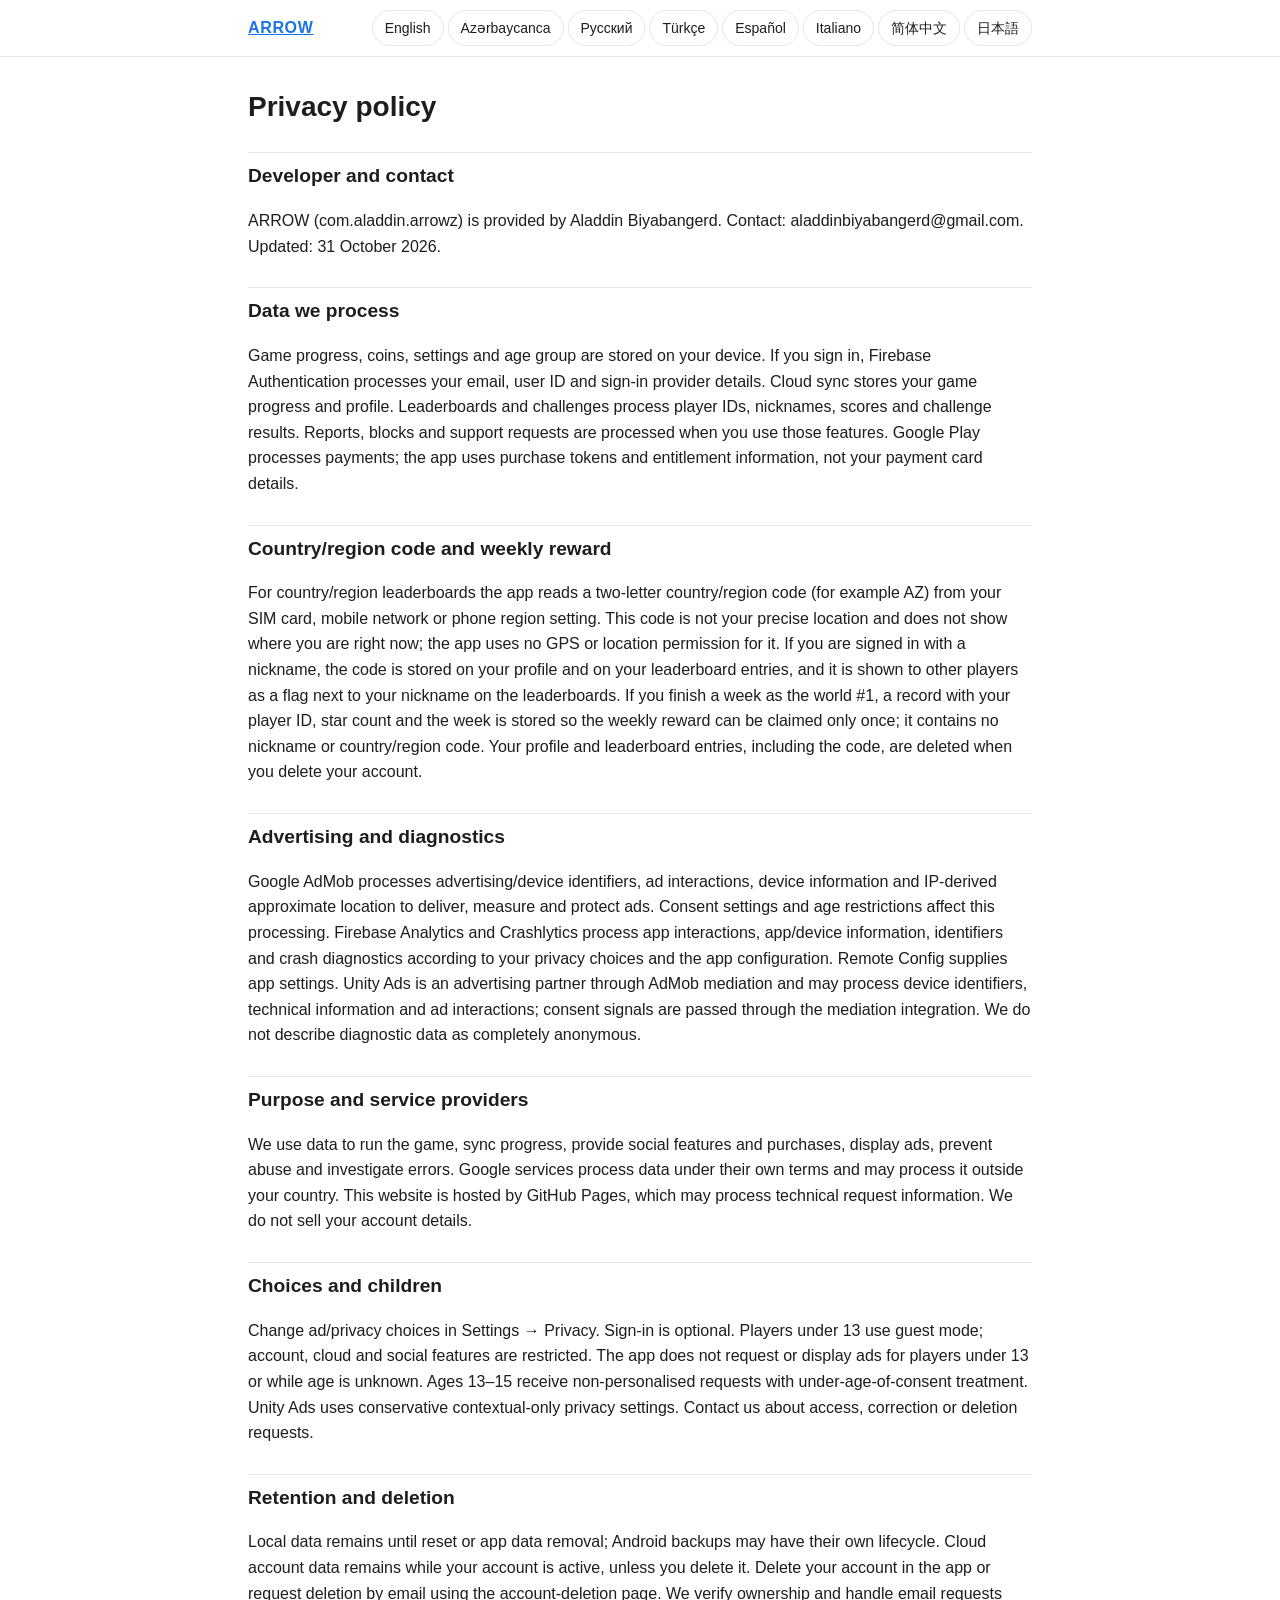
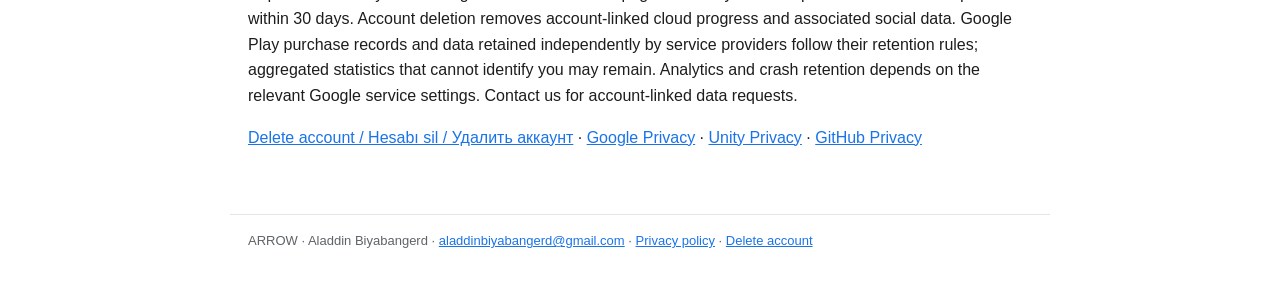
==== commit e0c76e27: "Show privacy policy in all eight app languages" ====
--- a/arrow-privacy/index.html
+++ b/arrow-privacy/index.html
@@ -1 +1 @@
-<!doctype html><html lang="en"><head><meta charset="utf-8"><meta name="viewport" content="width=device-width,initial-scale=1"><title>ARROW — Privacy policy</title><link rel="stylesheet" href="/styles.css"></head><body><header><div class="bar"><a class="brand" href="/">ARROW</a><nav aria-label="Language"><a href="#en">English</a><a href="#az">Azərbaycanca</a><a href="#ru">Русский</a><a href="#tr">Türkçe</a></nav></div></header><main><section class="lang" id="az" lang="az"><h1>Məxfilik siyasəti</h1><h2>Tərtibatçı və əlaqə</h2><p>ARROW (com.aladdin.arrowz): Aladdin Biyabangerd. Əlaqə: aladdinbiyabangerd@gmail.com. Yenilənib: 31 oktyabr 2026.</p><h2>Emal edilən məlumatlar</h2><p>Oyun irəliləyişi, coinlər, ayarlar və yaş qrupu cihazda saxlanılır. Daxil olduqda Firebase Authentication email, istifadəçi ID-si və giriş provayderi məlumatlarını emal edir. Bulud sinxronizasiyası oyun irəliləyişi və profili saxlayır. Reytinq və çağırışlar oyunçu ID-si, nickname, xal və nəticələri emal edir. Şikayət, bloklama və dəstək sorğuları həmin funksiyalardan istifadə etdikdə emal olunur. Ödənişləri Google Play emal edir; tətbiq kart məlumatını deyil, alış tokenlərini və alış hüquqlarını istifadə edir.</p><h2>Ölkə/region kodu və həftəlik hədiyyə</h2><p>Ölkə/region reytinqləri üçün tətbiq SIM kartdan, mobil şəbəkədən və ya telefonun region ayarından iki hərfli ölkə/region kodunu (məsələn, AZ) oxuyur. Bu kod dəqiq məkan deyil və hazırda harada olduğunu göstərmir; tətbiq bunun üçün GPS və ya məkan icazəsi istifadə etmir. Hesaba daxil olub nickname seçmisənsə, kod profilində və reytinq qeydlərində saxlanılır və reytinqlərdə nickname-in yanında bayraq kimi digər oyunçulara göstərilir. Həftəni dünyada 1-ci yerdə bitirsən, həftəlik hədiyyənin yalnız bir dəfə verilməsi üçün oyunçu ID-n, ulduz sayın və həftə ilə qeyd saxlanılır; bu qeyddə nickname və ölkə/region kodu yoxdur. Hesabı silərkən profil və reytinq qeydlərin, o cümlədən bu kod, silinir.</p><h2>Reklam və diaqnostika</h2><p>Google AdMob reklam/cihaz identifikatorları, reklamla qarşılıqlı əlaqə, cihaz məlumatları və IP-dən təxmini məkanı reklam göstərmək, ölçmək və sui-istifadənin qarşısını almaq üçün emal edir. Razılıq və yaş qaydaları emala təsir edir. Firebase Analytics və Crashlytics məxfilik seçimlərinə və tətbiqin konfiqurasiyasına uyğun istifadə hadisələri, identifikatorlar, cihaz və çökmə məlumatlarını emal edir. Remote Config tətbiq ayarlarını çatdırır. Unity Ads AdMob mediation vasitəsilə reklam partnyorudur; cihaz identifikatorları, texniki məlumatlar və reklamla qarşılıqlı əlaqəni emal edə bilər. Razılıq siqnalları mediation inteqrasiyası ilə ötürülür. Diaqnostika məlumatlarını tam anonim hesab etmirik.</p><h2>Məqsəd və xidmət təminatçıları</h2><p>Məlumatlar oyunun işi, sinxronizasiya, sosial funksiyalar, alışlar, reklamlar, sui-istifadənin qarşısının alınması və xətaların araşdırılması üçün istifadə olunur. Google xidmətlərinin öz şərtləri var və məlumatları ölkəndən kənarda emal edə bilərlər. Sayt GitHub Pages-də yerləşir; GitHub texniki sorğu məlumatlarını emal edə bilər. Hesab məlumatlarını satmırıq.</p><h2>Seçimlər və uşaqlar</h2><p>Reklam/məxfilik seçimlərini Ayarlar → Gizlilik bölməsində dəyiş. Hesaba giriş məcburi deyil. 13 yaşdan kiçiklər qonaq rejimindən istifadə edir; hesab, bulud və sosial funksiyalar məhdudlaşdırılır. 13 yaşdan kiçik və yaşı məlum olmayan oyunçular üçün tətbiq reklam sorğusu göndərmir və reklam göstərmir. 13–15 yaş qrupu üçün reklam sorğuları fərdiləşdirilmir və yaş razılığı məhdudiyyəti tətbiq olunur. Unity Ads üçün fərdiləşdirməyə razılıq verilməyən kontekstual reklam ayarları istifadə olunur. Məlumatlara çıxış, düzəliş və silmə üçün bizə yaz.</p><h2>Saxlanma və silmə</h2><p>Lokal məlumatlar sıfırlama və ya tətbiq məlumatlarının silinməsinədək qalır; Android ehtiyat nüsxələrinin ayrıca saxlanma qaydası ola bilər. Bulud hesab məlumatları hesab aktiv olduqca və ya sən silənədək saxlanılır. Hesabı tətbiqdən sil və ya hesab silmə səhifəsi vasitəsilə email göndər. Sahibliyi yoxlayıb email sorğusunu 30 gün ərzində icra edirik. Hesabla bağlı bulud irəliləyişi və əlaqəli sosial məlumatlar silinir. Google Play alış qeydləri və xidmət təminatçılarının ayrıca saxladığı məlumatlar onların qaydalarına tabedir; şəxsiyyəti müəyyən etməyən ümumi statistika qala bilər. Analitika və çökmə məlumatlarının müddəti Google xidmətinin ayarlarından asılıdır. Hesabla əlaqəli məlumat sorğuları üçün bizə yaz.</p><p><a href="/arrow-delete-account/#az">Delete account / Hesabı sil / Удалить аккаунт</a> · <a href="https://policies.google.com/privacy">Google Privacy</a> · <a href="https://unity.com/legal/privacy-policy">Unity Privacy</a> · <a href="https://docs.github.com/en/site-policy/privacy-policies/github-general-privacy-statement">GitHub Privacy</a></p></section><section class="lang" id="ru" lang="ru"><h1>Политика конфиденциальности</h1><h2>Разработчик и контакты</h2><p>ARROW (com.aladdin.arrowz): Aladdin Biyabangerd. Контакт: aladdinbiyabangerd@gmail.com. Обновлено: 31 октября 2026 г.</p><h2>Обрабатываемые данные</h2><p>Прогресс, монеты, настройки и возрастная группа хранятся на устройстве. При входе Firebase Authentication обрабатывает email, ID пользователя и данные провайдера входа. Облачная синхронизация хранит прогресс и профиль. Рейтинги и испытания используют ID игроков, псевдонимы, очки и результаты. Жалобы, блокировки и обращения обрабатываются при использовании этих функций. Платежи обрабатывает Google Play; приложение использует токены покупок и сведения о правах, а не данные банковской карты.</p><h2>Код страны/региона и еженедельная награда</h2><p>Для рейтингов по странам/регионам приложение считывает двухбуквенный код страны/региона (например, AZ) из SIM-карты, мобильной сети или настройки региона телефона. Этот код не является вашим точным местоположением и не показывает, где вы находитесь сейчас; приложение не использует для него GPS или разрешение на доступ к местоположению. Если вы вошли в аккаунт и выбрали псевдоним, код хранится в вашем профиле и в записях рейтинга и показывается другим игрокам в виде флага рядом с псевдонимом. Если вы завершили неделю на 1-м месте в мире, сохраняется запись с вашим ID игрока, количеством звёзд и неделей, чтобы еженедельную награду можно было получить только один раз; в ней нет псевдонима и кода страны/региона. Профиль и записи рейтинга, включая код, удаляются при удалении аккаунта.</p><h2>Реклама и диагностика</h2><p>Google AdMob обрабатывает рекламные/устройственные идентификаторы, взаимодействия с рекламой, сведения об устройстве и приблизительное местоположение по IP для показа, измерения и защиты рекламы. На обработку влияют согласие и возрастные ограничения. Firebase Analytics и Crashlytics обрабатывают события, идентификаторы, сведения о приложении/устройстве и сбоях с учётом настроек конфиденциальности и конфигурации приложения. Remote Config передаёт настройки. Unity Ads — рекламный партнёр через AdMob mediation; он может обрабатывать идентификаторы устройств, технические данные и взаимодействия с рекламой. Сигналы согласия передаются через mediation. Диагностические данные не считаются полностью анонимными.</p><h2>Цели и поставщики услуг</h2><p>Данные нужны для работы игры, синхронизации, социальных функций, покупок, рекламы, предотвращения злоупотреблений и исправления ошибок. У сервисов Google есть собственные условия; обработка возможна за пределами вашей страны. Сайт размещён на GitHub Pages, который может обрабатывать технические сведения о запросах. Мы не продаём данные аккаунта.</p><h2>Ваш выбор и дети</h2><p>Изменить рекламные настройки можно в Настройки → Конфиденциальность. Вход необязателен. Игроки младше 13 лет используют гостевой режим; аккаунт, облачные и социальные функции ограничены. Для игроков младше 13 лет и при неизвестном возрасте приложение не запрашивает и не показывает рекламу. Для возраста 13–15 лет запросы неперсонализированные с ограничением возраста согласия. Unity Ads использует консервативные настройки контекстной рекламы без предоставления согласия на персонализацию. По вопросам доступа, исправления или удаления напишите нам.</p><h2>Хранение и удаление</h2><p>Локальные данные остаются до сброса или удаления данных приложения; у резервных копий Android могут быть отдельные сроки. Облачные данные хранятся, пока аккаунт активен либо пока вы их не удалите. Удалите аккаунт в приложении или отправьте email через страницу удаления. Мы проверяем владение и выполняем запросы по email в течение 30 дней. Удаляются связанный облачный прогресс и социальные данные. Записи покупок Google Play и данные, отдельно хранимые поставщиками услуг, подчиняются их правилам; обезличенная агрегированная статистика может сохраняться. Сроки аналитики и отчётов о сбоях зависят от настроек соответствующих сервисов Google. По вопросам связанных с аккаунтом данных обращайтесь к нам.</p><p><a href="/arrow-delete-account/#ru">Delete account / Hesabı sil / Удалить аккаунт</a> · <a href="https://policies.google.com/privacy">Google Privacy</a> · <a href="https://unity.com/legal/privacy-policy">Unity Privacy</a> · <a href="https://docs.github.com/en/site-policy/privacy-policies/github-general-privacy-statement">GitHub Privacy</a></p></section><section class="lang" id="en" lang="en"><h1>Privacy policy</h1><h2>Developer and contact</h2><p>ARROW (com.aladdin.arrowz) is provided by Aladdin Biyabangerd. Contact: aladdinbiyabangerd@gmail.com. Updated: 31 October 2026.</p><h2>Data we process</h2><p>Game progress, coins, settings and age group are stored on your device. If you sign in, Firebase Authentication processes your email, user ID and sign-in provider details. Cloud sync stores your game progress and profile. Leaderboards and challenges process player IDs, nicknames, scores and challenge results. Reports, blocks and support requests are processed when you use those features. Google Play processes payments; the app uses purchase tokens and entitlement information, not your payment card details.</p><h2>Country/region code and weekly reward</h2><p>For country/region leaderboards the app reads a two-letter country/region code (for example AZ) from your SIM card, mobile network or phone region setting. This code is not your precise location and does not show where you are right now; the app uses no GPS or location permission for it. If you are signed in with a nickname, the code is stored on your profile and on your leaderboard entries, and it is shown to other players as a flag next to your nickname on the leaderboards. If you finish a week as the world #1, a record with your player ID, star count and the week is stored so the weekly reward can be claimed only once; it contains no nickname or country/region code. Your profile and leaderboard entries, including the code, are deleted when you delete your account.</p><h2>Advertising and diagnostics</h2><p>Google AdMob processes advertising/device identifiers, ad interactions, device information and IP-derived approximate location to deliver, measure and protect ads. Consent settings and age restrictions affect this processing. Firebase Analytics and Crashlytics process app interactions, app/device information, identifiers and crash diagnostics according to your privacy choices and the app configuration. Remote Config supplies app settings. Unity Ads is an advertising partner through AdMob mediation and may process device identifiers, technical information and ad interactions; consent signals are passed through the mediation integration. We do not describe diagnostic data as completely anonymous.</p><h2>Purpose and service providers</h2><p>We use data to run the game, sync progress, provide social features and purchases, display ads, prevent abuse and investigate errors. Google services process data under their own terms and may process it outside your country. This website is hosted by GitHub Pages, which may process technical request information. We do not sell your account details.</p><h2>Choices and children</h2><p>Change ad/privacy choices in Settings → Privacy. Sign-in is optional. Players under 13 use guest mode; account, cloud and social features are restricted. The app does not request or display ads for players under 13 or while age is unknown. Ages 13–15 receive non-personalised requests with under-age-of-consent treatment. Unity Ads uses conservative contextual-only privacy settings. Contact us about access, correction or deletion requests.</p><h2>Retention and deletion</h2><p>Local data remains until reset or app data removal; Android backups may have their own lifecycle. Cloud account data remains while your account is active, unless you delete it. Delete your account in the app or request deletion by email using the account-deletion page. We verify ownership and handle email requests within 30 days. Account deletion removes account-linked cloud progress and associated social data. Google Play purchase records and data retained independently by service providers follow their retention rules; aggregated statistics that cannot identify you may remain. Analytics and crash retention depends on the relevant Google service settings. Contact us for account-linked data requests.</p><p><a href="/arrow-delete-account/#en">Delete account / Hesabı sil / Удалить аккаунт</a> · <a href="https://policies.google.com/privacy">Google Privacy</a> · <a href="https://unity.com/legal/privacy-policy">Unity Privacy</a> · <a href="https://docs.github.com/en/site-policy/privacy-policies/github-general-privacy-statement">GitHub Privacy</a></p></section><section class="lang" id="tr" lang="tr"><h1>Gizlilik politikası</h1><h2>Geliştirici ve iletişim</h2><p>ARROW (com.aladdin.arrowz), Aladdin Biyabangerd tarafından sunulur. İletişim: aladdinbiyabangerd@gmail.com. Güncelleme: 31 Ekim 2026.</p><h2>İşlenen veriler</h2><p>Oyun ilerlemesi, coinler, ayarlar ve yaş grubu cihazınızda saklanır. Giriş yaparsanız Firebase Authentication e-posta adresinizi, kullanıcı kimliğinizi ve giriş sağlayıcısı bilgilerini işler. Bulut senkronizasyonu oyun ilerlemenizi ve profilinizi saklar. Liderlik tabloları ve meydan okumalar oyuncu kimliklerini, takma adları, puanları ve meydan okuma sonuçlarını işler. Şikâyetler, engellemeler ve destek talepleri bu özellikleri kullandığınızda işlenir. Ödemeleri Google Play işler; uygulama ödeme kartı bilgilerinizi değil, satın alma jetonlarını ve hak bilgilerini kullanır.</p><h2>Ülke/bölge kodu ve haftalık ödül</h2><p>Ülke/bölge liderlik tabloları için uygulama, SIM kartınızdan, mobil ağdan veya telefonunuzun bölge ayarından iki harfli bir ülke/bölge kodu (örneğin AZ) okur. Bu kod kesin konumunuz değildir ve şu anda nerede olduğunuzu göstermez; uygulama bunun için GPS veya konum izni kullanmaz. Hesabınıza giriş yapıp bir takma ad seçtiyseniz kod profilinizde ve liderlik tablosu kayıtlarınızda saklanır ve liderlik tablolarında takma adınızın yanında bayrak olarak diğer oyunculara gösterilir. Bir haftayı dünya 1.'si olarak bitirirseniz, haftalık ödülün yalnızca bir kez alınabilmesi için oyuncu kimliğiniz, yıldız sayınız ve hafta bilgisini içeren bir kayıt saklanır; bu kayıtta takma ad veya ülke/bölge kodu bulunmaz. Hesabınızı sildiğinizde profiliniz ve liderlik tablosu kayıtlarınız, kod dahil, silinir.</p><h2>Reklam ve tanılama</h2><p>Google AdMob, reklamları sunmak, ölçmek ve korumak için reklam/cihaz tanımlayıcılarını, reklam etkileşimlerini, cihaz bilgilerini ve IP adresinden türetilen yaklaşık konumu işler. Onay ayarları ve yaş kısıtlamaları bu işlemeyi etkiler. Firebase Analytics ve Crashlytics, gizlilik tercihlerinize ve uygulama yapılandırmasına göre uygulama etkileşimlerini, uygulama/cihaz bilgilerini, tanımlayıcıları ve çökme tanılamalarını işler. Remote Config uygulama ayarlarını sağlar. Unity Ads, AdMob aracılığı (mediation) ile çalışan bir reklam ortağıdır ve cihaz tanımlayıcılarını, teknik bilgileri ve reklam etkileşimlerini işleyebilir; onay sinyalleri aracılık entegrasyonu üzerinden iletilir. Tanılama verilerini tamamen anonim olarak nitelendirmiyoruz.</p><h2>Amaç ve hizmet sağlayıcılar</h2><p>Verileri oyunu çalıştırmak, ilerlemeyi senkronize etmek, sosyal özellikleri ve satın almaları sunmak, reklam göstermek, kötüye kullanımı önlemek ve hataları incelemek için kullanırız. Google hizmetleri verileri kendi koşulları altında işler ve ülkeniz dışında işleyebilir. Bu web sitesi GitHub Pages üzerinde barındırılır; GitHub teknik istek bilgilerini işleyebilir. Hesap bilgilerinizi satmıyoruz.</p><h2>Seçenekler ve çocuklar</h2><p>Reklam/gizlilik tercihlerinizi Ayarlar → Gizlilik bölümünden değiştirebilirsiniz. Giriş yapmak isteğe bağlıdır. 13 yaşından küçük oyuncular misafir modunu kullanır; hesap, bulut ve sosyal özellikler kısıtlanır. Uygulama, 13 yaşından küçük oyuncular için ve yaş bilinmediği sürece reklam istemez ve göstermez. 13–15 yaş grubu için reklam istekleri kişiselleştirilmez ve rıza yaşının altındaki kullanıcılara yönelik işlem uygulanır. Unity Ads için yalnızca bağlamsal reklamlara izin veren korumacı gizlilik ayarları kullanılır. Erişim, düzeltme veya silme talepleri için bizimle iletişime geçin.</p><h2>Saklama ve silme</h2><p>Yerel veriler sıfırlama yapılana veya uygulama verileri silinene kadar kalır; Android yedeklerinin kendi saklama süreleri olabilir. Bulut hesap verileri, siz silmediğiniz sürece hesabınız etkin olduğu müddetçe saklanır. Hesabınızı uygulama içinden silebilir veya hesap silme sayfasını kullanarak e-postayla silme talebinde bulunabilirsiniz. Sahipliği doğrular ve e-posta taleplerini 30 gün içinde yerine getiririz. Hesap silme, hesaba bağlı bulut ilerlemesini ve ilgili sosyal verileri kaldırır. Google Play satın alma kayıtları ve hizmet sağlayıcıların bağımsız olarak sakladığı veriler kendi saklama kurallarına tabidir; sizi tanımlayamayan toplu istatistikler kalabilir. Analiz ve çökme verilerinin saklama süresi ilgili Google hizmetinin ayarlarına bağlıdır. Hesaba bağlı veri talepleri için bizimle iletişime geçin.</p><p><a href="/arrow-delete-account/#en">Delete account / Hesabı sil / Удалить аккаунт</a> · <a href="https://policies.google.com/privacy">Google Privacy</a> · <a href="https://unity.com/legal/privacy-policy">Unity Privacy</a> · <a href="https://docs.github.com/en/site-policy/privacy-policies/github-general-privacy-statement">GitHub Privacy</a></p></section></main><footer>ARROW · Aladdin Biyabangerd · <a href="mailto:aladdinbiyabangerd@gmail.com">aladdinbiyabangerd@gmail.com</a> · <a href="/arrow-privacy/">Privacy policy</a> · <a href="/arrow-delete-account/">Delete account</a></footer></body></html>+<!doctype html><html lang="en"><head><meta charset="utf-8"><meta name="viewport" content="width=device-width,initial-scale=1"><title>ARROW — Privacy policy</title><link rel="stylesheet" href="/styles.css?v=20261101-languages"></head><body class="privacy-policy"><header><div class="bar"><a class="brand" href="/">ARROW</a><nav aria-label="Language"><a href="#en">English</a><a href="#az">Azərbaycanca</a><a href="#ru">Русский</a><a href="#tr">Türkçe</a><a href="#es">Español</a><a href="#it">Italiano</a><a href="#zh-CN">简体中文</a><a href="#ja">日本語</a></nav></div></header><main><section class="lang" id="az" lang="az"><h1>Məxfilik siyasəti</h1><h2>Tərtibatçı və əlaqə</h2><p>ARROW (com.aladdin.arrowz): Aladdin Biyabangerd. Əlaqə: aladdinbiyabangerd@gmail.com. Yenilənib: 31 oktyabr 2026.</p><h2>Emal edilən məlumatlar</h2><p>Oyun irəliləyişi, coinlər, ayarlar və yaş qrupu cihazda saxlanılır. Daxil olduqda Firebase Authentication email, istifadəçi ID-si və giriş provayderi məlumatlarını emal edir. Bulud sinxronizasiyası oyun irəliləyişi və profili saxlayır. Reytinq və çağırışlar oyunçu ID-si, nickname, xal və nəticələri emal edir. Şikayət, bloklama və dəstək sorğuları həmin funksiyalardan istifadə etdikdə emal olunur. Ödənişləri Google Play emal edir; tətbiq kart məlumatını deyil, alış tokenlərini və alış hüquqlarını istifadə edir.</p><h2>Ölkə/region kodu və həftəlik hədiyyə</h2><p>Ölkə/region reytinqləri üçün tətbiq SIM kartdan, mobil şəbəkədən və ya telefonun region ayarından iki hərfli ölkə/region kodunu (məsələn, AZ) oxuyur. Bu kod dəqiq məkan deyil və hazırda harada olduğunu göstərmir; tətbiq bunun üçün GPS və ya məkan icazəsi istifadə etmir. Hesaba daxil olub nickname seçmisənsə, kod profilində və reytinq qeydlərində saxlanılır və reytinqlərdə nickname-in yanında bayraq kimi digər oyunçulara göstərilir. Həftəni dünyada 1-ci yerdə bitirsən, həftəlik hədiyyənin yalnız bir dəfə verilməsi üçün oyunçu ID-n, ulduz sayın və həftə ilə qeyd saxlanılır; bu qeyddə nickname və ölkə/region kodu yoxdur. Hesabı silərkən profil və reytinq qeydlərin, o cümlədən bu kod, silinir.</p><h2>Reklam və diaqnostika</h2><p>Google AdMob reklam/cihaz identifikatorları, reklamla qarşılıqlı əlaqə, cihaz məlumatları və IP-dən təxmini məkanı reklam göstərmək, ölçmək və sui-istifadənin qarşısını almaq üçün emal edir. Razılıq və yaş qaydaları emala təsir edir. Firebase Analytics və Crashlytics məxfilik seçimlərinə və tətbiqin konfiqurasiyasına uyğun istifadə hadisələri, identifikatorlar, cihaz və çökmə məlumatlarını emal edir. Remote Config tətbiq ayarlarını çatdırır. Unity Ads AdMob mediation vasitəsilə reklam partnyorudur; cihaz identifikatorları, texniki məlumatlar və reklamla qarşılıqlı əlaqəni emal edə bilər. Razılıq siqnalları mediation inteqrasiyası ilə ötürülür. Diaqnostika məlumatlarını tam anonim hesab etmirik.</p><h2>Məqsəd və xidmət təminatçıları</h2><p>Məlumatlar oyunun işi, sinxronizasiya, sosial funksiyalar, alışlar, reklamlar, sui-istifadənin qarşısının alınması və xətaların araşdırılması üçün istifadə olunur. Google xidmətlərinin öz şərtləri var və məlumatları ölkəndən kənarda emal edə bilərlər. Sayt GitHub Pages-də yerləşir; GitHub texniki sorğu məlumatlarını emal edə bilər. Hesab məlumatlarını satmırıq.</p><h2>Seçimlər və uşaqlar</h2><p>Reklam/məxfilik seçimlərini Ayarlar → Gizlilik bölməsində dəyiş. Hesaba giriş məcburi deyil. 13 yaşdan kiçiklər qonaq rejimindən istifadə edir; hesab, bulud və sosial funksiyalar məhdudlaşdırılır. 13 yaşdan kiçik və yaşı məlum olmayan oyunçular üçün tətbiq reklam sorğusu göndərmir və reklam göstərmir. 13–15 yaş qrupu üçün reklam sorğuları fərdiləşdirilmir və yaş razılığı məhdudiyyəti tətbiq olunur. Unity Ads üçün fərdiləşdirməyə razılıq verilməyən kontekstual reklam ayarları istifadə olunur. Məlumatlara çıxış, düzəliş və silmə üçün bizə yaz.</p><h2>Saxlanma və silmə</h2><p>Lokal məlumatlar sıfırlama və ya tətbiq məlumatlarının silinməsinədək qalır; Android ehtiyat nüsxələrinin ayrıca saxlanma qaydası ola bilər. Bulud hesab məlumatları hesab aktiv olduqca və ya sən silənədək saxlanılır. Hesabı tətbiqdən sil və ya hesab silmə səhifəsi vasitəsilə email göndər. Sahibliyi yoxlayıb email sorğusunu 30 gün ərzində icra edirik. Hesabla bağlı bulud irəliləyişi və əlaqəli sosial məlumatlar silinir. Google Play alış qeydləri və xidmət təminatçılarının ayrıca saxladığı məlumatlar onların qaydalarına tabedir; şəxsiyyəti müəyyən etməyən ümumi statistika qala bilər. Analitika və çökmə məlumatlarının müddəti Google xidmətinin ayarlarından asılıdır. Hesabla əlaqəli məlumat sorğuları üçün bizə yaz.</p><p><a href="/arrow-delete-account/#az">Delete account / Hesabı sil / Удалить аккаунт</a> · <a href="https://policies.google.com/privacy">Google Privacy</a> · <a href="https://unity.com/legal/privacy-policy">Unity Privacy</a> · <a href="https://docs.github.com/en/site-policy/privacy-policies/github-general-privacy-statement">GitHub Privacy</a></p></section><section class="lang" id="ru" lang="ru"><h1>Политика конфиденциальности</h1><h2>Разработчик и контакты</h2><p>ARROW (com.aladdin.arrowz): Aladdin Biyabangerd. Контакт: aladdinbiyabangerd@gmail.com. Обновлено: 31 октября 2026 г.</p><h2>Обрабатываемые данные</h2><p>Прогресс, монеты, настройки и возрастная группа хранятся на устройстве. При входе Firebase Authentication обрабатывает email, ID пользователя и данные провайдера входа. Облачная синхронизация хранит прогресс и профиль. Рейтинги и испытания используют ID игроков, псевдонимы, очки и результаты. Жалобы, блокировки и обращения обрабатываются при использовании этих функций. Платежи обрабатывает Google Play; приложение использует токены покупок и сведения о правах, а не данные банковской карты.</p><h2>Код страны/региона и еженедельная награда</h2><p>Для рейтингов по странам/регионам приложение считывает двухбуквенный код страны/региона (например, AZ) из SIM-карты, мобильной сети или настройки региона телефона. Этот код не является вашим точным местоположением и не показывает, где вы находитесь сейчас; приложение не использует для него GPS или разрешение на доступ к местоположению. Если вы вошли в аккаунт и выбрали псевдоним, код хранится в вашем профиле и в записях рейтинга и показывается другим игрокам в виде флага рядом с псевдонимом. Если вы завершили неделю на 1-м месте в мире, сохраняется запись с вашим ID игрока, количеством звёзд и неделей, чтобы еженедельную награду можно было получить только один раз; в ней нет псевдонима и кода страны/региона. Профиль и записи рейтинга, включая код, удаляются при удалении аккаунта.</p><h2>Реклама и диагностика</h2><p>Google AdMob обрабатывает рекламные/устройственные идентификаторы, взаимодействия с рекламой, сведения об устройстве и приблизительное местоположение по IP для показа, измерения и защиты рекламы. На обработку влияют согласие и возрастные ограничения. Firebase Analytics и Crashlytics обрабатывают события, идентификаторы, сведения о приложении/устройстве и сбоях с учётом настроек конфиденциальности и конфигурации приложения. Remote Config передаёт настройки. Unity Ads — рекламный партнёр через AdMob mediation; он может обрабатывать идентификаторы устройств, технические данные и взаимодействия с рекламой. Сигналы согласия передаются через mediation. Диагностические данные не считаются полностью анонимными.</p><h2>Цели и поставщики услуг</h2><p>Данные нужны для работы игры, синхронизации, социальных функций, покупок, рекламы, предотвращения злоупотреблений и исправления ошибок. У сервисов Google есть собственные условия; обработка возможна за пределами вашей страны. Сайт размещён на GitHub Pages, который может обрабатывать технические сведения о запросах. Мы не продаём данные аккаунта.</p><h2>Ваш выбор и дети</h2><p>Изменить рекламные настройки можно в Настройки → Конфиденциальность. Вход необязателен. Игроки младше 13 лет используют гостевой режим; аккаунт, облачные и социальные функции ограничены. Для игроков младше 13 лет и при неизвестном возрасте приложение не запрашивает и не показывает рекламу. Для возраста 13–15 лет запросы неперсонализированные с ограничением возраста согласия. Unity Ads использует консервативные настройки контекстной рекламы без предоставления согласия на персонализацию. По вопросам доступа, исправления или удаления напишите нам.</p><h2>Хранение и удаление</h2><p>Локальные данные остаются до сброса или удаления данных приложения; у резервных копий Android могут быть отдельные сроки. Облачные данные хранятся, пока аккаунт активен либо пока вы их не удалите. Удалите аккаунт в приложении или отправьте email через страницу удаления. Мы проверяем владение и выполняем запросы по email в течение 30 дней. Удаляются связанный облачный прогресс и социальные данные. Записи покупок Google Play и данные, отдельно хранимые поставщиками услуг, подчиняются их правилам; обезличенная агрегированная статистика может сохраняться. Сроки аналитики и отчётов о сбоях зависят от настроек соответствующих сервисов Google. По вопросам связанных с аккаунтом данных обращайтесь к нам.</p><p><a href="/arrow-delete-account/#ru">Delete account / Hesabı sil / Удалить аккаунт</a> · <a href="https://policies.google.com/privacy">Google Privacy</a> · <a href="https://unity.com/legal/privacy-policy">Unity Privacy</a> · <a href="https://docs.github.com/en/site-policy/privacy-policies/github-general-privacy-statement">GitHub Privacy</a></p></section><section class="lang" id="es" lang="es"><h1>Política de privacidad</h1><h2>Desarrollador y contacto</h2><p>ARROW (com.aladdin.arrowz) es una aplicación de Aladdin Biyabangerd. Contacto: aladdinbiyabangerd@gmail.com. Actualizado: 31 de octubre de 2026.</p><h2>Datos que tratamos</h2><p>El progreso, las monedas, los ajustes y el grupo de edad se guardan en tu dispositivo. Si inicias sesión, Firebase Authentication trata tu correo electrónico, ID de usuario y datos del proveedor de acceso. La sincronización en la nube guarda tu progreso y perfil. Las clasificaciones y los desafíos tratan el ID del jugador, el apodo, las puntuaciones y los resultados. Las denuncias, los bloqueos y las solicitudes de asistencia se tratan cuando usas esas funciones. Google Play procesa los pagos; la aplicación utiliza tokens de compra y derechos adquiridos, no los datos de tu tarjeta.</p><h2>Código de país o región y premio semanal</h2><p>Para las clasificaciones por país o región, la aplicación lee un código de dos letras (por ejemplo, AZ) de la SIM, la red móvil o la configuración regional del teléfono. No es una ubicación precisa ni indica dónde estás ahora; no usamos GPS ni permisos de ubicación para obtenerlo. Si inicias sesión y eliges un apodo, el código se guarda en tu perfil y en las clasificaciones y se muestra a otros jugadores como una bandera junto a tu apodo. Si terminas la semana en el primer puesto mundial, guardamos tu ID de jugador, las estrellas y la semana para entregar el premio semanal una sola vez; ese registro no incluye tu apodo ni el código de país o región. Al eliminar la cuenta se eliminan tu perfil y tus registros en las clasificaciones, incluido el código.</p><h2>Publicidad y diagnóstico</h2><p>Google AdMob trata identificadores publicitarios y del dispositivo, interacciones con anuncios, información del dispositivo y ubicación aproximada derivada de la IP para mostrar, medir y proteger los anuncios. El consentimiento y las restricciones de edad afectan a este tratamiento. Firebase Analytics y Crashlytics tratan interacciones con la aplicación, información de la aplicación y del dispositivo, identificadores y diagnósticos de fallos según tus opciones de privacidad y la configuración de la aplicación. Remote Config proporciona ajustes de la aplicación. Unity Ads es un socio publicitario mediante la mediación de AdMob y puede tratar identificadores del dispositivo, información técnica e interacciones con anuncios; las señales de consentimiento se transmiten mediante esa integración. No consideramos los datos de diagnóstico completamente anónimos.</p><h2>Finalidades y proveedores de servicios</h2><p>Usamos los datos para el funcionamiento del juego, la sincronización, las funciones sociales, las compras, la publicidad, la prevención de abusos y la investigación de errores. Los servicios de Google tienen sus propias condiciones y pueden tratar datos fuera de tu país. Este sitio está alojado en GitHub Pages; GitHub puede tratar datos técnicos de las solicitudes. No vendemos los datos de las cuentas.</p><h2>Opciones y menores</h2><p>Puedes cambiar tus opciones de publicidad y privacidad en Ajustes → Privacidad. Iniciar sesión es opcional. Los menores de 13 años usan el modo invitado; las funciones de cuenta, nube y sociales están restringidas. La aplicación no solicita ni muestra anuncios a menores de 13 años ni mientras se desconoce la edad. Para jugadores de 13 a 15 años, las solicitudes no son personalizadas y se aplica el tratamiento para menores de la edad de consentimiento. Unity Ads utiliza ajustes conservadores que solo permiten publicidad contextual. Escríbenos para solicitar acceso, rectificación o eliminación.</p><h2>Conservación y eliminación</h2><p>Los datos locales permanecen hasta que se restablecen o se borran los datos de la aplicación; las copias de seguridad de Android pueden tener plazos propios. Los datos de la cuenta en la nube se conservan mientras la cuenta está activa o hasta que los elimines. Elimina tu cuenta en la aplicación o envía un correo desde la página de eliminación de cuentas. Verificamos la titularidad y tramitamos las solicitudes por correo en un plazo de 30 días. Se eliminan el progreso en la nube vinculado a la cuenta y los datos sociales relacionados. Los registros de compras de Google Play y los datos que los proveedores conservan de forma independiente se rigen por sus propias normas; pueden permanecer estadísticas agregadas que no te identifican. La conservación de datos analíticos y de fallos depende de la configuración del servicio de Google. Escríbenos para solicitudes sobre datos vinculados a tu cuenta.</p><p><a href="/arrow-delete-account/#en">Delete account</a> · <a href="https://policies.google.com/privacy">Google Privacy</a> · <a href="https://unity.com/legal/privacy-policy">Unity Privacy</a> · <a href="https://docs.github.com/en/site-policy/privacy-policies/github-general-privacy-statement">GitHub Privacy</a></p></section><section class="lang" id="it" lang="it"><h1>Informativa sulla privacy</h1><h2>Sviluppatore e contatti</h2><p>ARROW (com.aladdin.arrowz) è fornito da Aladdin Biyabangerd. Contatto: aladdinbiyabangerd@gmail.com. Aggiornato il 31 ottobre 2026.</p><h2>Dati che trattiamo</h2><p>I progressi, le monete, le impostazioni e la fascia di età sono salvati sul dispositivo. Se accedi, Firebase Authentication tratta la tua email, l’ID utente e i dati del provider di accesso. La sincronizzazione cloud salva progressi e profilo. Classifiche e sfide trattano ID del giocatore, nickname, punteggi e risultati. Segnalazioni, blocchi e richieste di assistenza sono trattati quando usi queste funzioni. Google Play elabora i pagamenti; l’app utilizza token di acquisto e diritti acquisiti, non i dati della carta.</p><h2>Codice del paese o della regione e premio settimanale</h2><p>Per le classifiche per paese o regione, l’app legge un codice di due lettere (ad esempio AZ) dalla SIM, dalla rete mobile o dalle impostazioni regionali del telefono. Non è una posizione precisa e non indica dove ti trovi ora; non usiamo GPS né autorizzazioni di localizzazione per ottenerlo. Se accedi e scegli un nickname, il codice viene salvato nel profilo e nelle classifiche e mostrato agli altri giocatori come bandiera accanto al nickname. Se concludi la settimana al primo posto mondiale, conserviamo ID del giocatore, stelle e settimana per assegnare il premio una sola volta; questa registrazione non include nickname o codice del paese o della regione. Eliminando l’account vengono eliminati profilo e voci delle classifiche, compreso il codice.</p><h2>Pubblicità e diagnostica</h2><p>Google AdMob tratta identificatori pubblicitari e del dispositivo, interazioni con gli annunci, informazioni sul dispositivo e posizione approssimativa ricavata dall’IP per fornire, misurare e proteggere gli annunci. Consenso e limiti di età influiscono su questo trattamento. Firebase Analytics e Crashlytics trattano interazioni con l’app, informazioni sull’app e sul dispositivo, identificatori e diagnostica degli arresti anomali secondo le tue scelte sulla privacy e la configurazione dell’app. Remote Config fornisce le impostazioni dell’app. Unity Ads è un partner pubblicitario tramite la mediazione AdMob e può trattare identificatori del dispositivo, informazioni tecniche e interazioni con gli annunci; i segnali di consenso vengono trasmessi tramite l’integrazione. Non definiamo i dati diagnostici completamente anonimi.</p><h2>Finalità e fornitori di servizi</h2><p>Usiamo i dati per far funzionare il gioco, sincronizzare i progressi, offrire funzioni social e acquisti, mostrare pubblicità, prevenire abusi e analizzare errori. I servizi Google hanno condizioni proprie e possono trattare dati fuori dal tuo paese. Il sito è ospitato su GitHub Pages; GitHub può trattare informazioni tecniche sulle richieste. Non vendiamo i dati degli account.</p><h2>Scelte e minori</h2><p>Puoi cambiare le scelte pubblicitarie e di privacy in Impostazioni → Privacy. L’accesso è facoltativo. I minori di 13 anni usano la modalità ospite; account, cloud e funzioni social sono limitati. L’app non richiede né mostra annunci ai minori di 13 anni o quando l’età non è nota. Per i giocatori di 13–15 anni le richieste non sono personalizzate e si applica il trattamento previsto sotto l’età del consenso. Unity Ads usa impostazioni conservative che consentono solo pubblicità contestuale. Contattaci per richieste di accesso, rettifica o eliminazione.</p><h2>Conservazione ed eliminazione</h2><p>I dati locali restano fino al ripristino o alla cancellazione dei dati dell’app; i backup Android possono avere tempi propri. I dati dell’account nel cloud restano finché l’account è attivo o finché li elimini. Elimina l’account nell’app oppure invia una richiesta via email dalla pagina di eliminazione dell’account. Verifichiamo la titolarità ed evadiamo le richieste via email entro 30 giorni. Vengono eliminati i progressi cloud associati all’account e i relativi dati social. Gli acquisti Google Play e i dati conservati autonomamente dai fornitori seguono le rispettive regole; possono restare statistiche aggregate che non ti identificano. La conservazione dei dati analitici e degli arresti anomali dipende dalle impostazioni del servizio Google. Contattaci per richieste sui dati associati al tuo account.</p><p><a href="/arrow-delete-account/#en">Delete account</a> · <a href="https://policies.google.com/privacy">Google Privacy</a> · <a href="https://unity.com/legal/privacy-policy">Unity Privacy</a> · <a href="https://docs.github.com/en/site-policy/privacy-policies/github-general-privacy-statement">GitHub Privacy</a></p></section><section class="lang" id="zh-CN" lang="zh-CN"><h1>隐私政策</h1><h2>开发者与联系方式</h2><p>ARROW（com.aladdin.arrowz）由 Aladdin Biyabangerd 提供。联系邮箱：aladdinbiyabangerd@gmail.com。更新日期：2026年10月31日。</p><h2>我们处理的数据</h2><p>游戏进度、金币、设置和年龄组保存在你的设备上。如果你登录，Firebase Authentication 会处理你的电子邮箱、用户 ID 和登录服务提供方的信息。云同步保存游戏进度和个人资料。排行榜和挑战会处理玩家 ID、昵称、分数和成绩。当你使用举报、屏蔽和客服功能时，我们会处理相应请求。付款由 Google Play 处理；应用使用购买令牌和购买权益，不会使用你的银行卡信息。</p><h2>国家或地区代码与每周奖励</h2><p>为提供国家或地区排行榜，应用会从 SIM 卡、移动网络或手机的地区设置中读取两位字母代码（例如 AZ）。该代码不是精确位置，也不表示你当前所在的位置；应用不会为此使用 GPS 或位置权限。如果你登录并选择昵称，该代码会保存在个人资料和排行榜记录中，并以昵称旁的国旗形式向其他玩家显示。如果你在一周结束时位列全球第一，我们会保存玩家 ID、星星数量和周次，以确保每周奖励只发放一次；此记录不包含昵称或国家或地区代码。删除账户时，你的个人资料和排行榜记录（包括该代码）会一并删除。</p><h2>广告与诊断</h2><p>Google AdMob 会处理广告和设备标识符、广告互动、设备信息以及通过 IP 推断的大致位置，用于投放、衡量和保护广告。你的同意设置和年龄限制会影响这些处理。Firebase Analytics 和 Crashlytics 会根据你的隐私选择和应用配置，处理应用互动、应用和设备信息、标识符及崩溃诊断。Remote Config 提供应用设置。Unity Ads 通过 AdMob 中介服务作为广告合作伙伴，可能处理设备标识符、技术信息和广告互动；同意信号通过中介集成传递。我们不会将诊断数据描述为完全匿名。</p><h2>用途与服务提供方</h2><p>我们使用数据来运行游戏、同步进度、提供社交功能和购买、展示广告、防止滥用以及调查错误。Google 服务适用其自身条款，也可能在你所在国家以外处理数据。本网站托管于 GitHub Pages；GitHub 可能处理技术请求信息。我们不出售账户数据。</p><h2>你的选择与儿童</h2><p>你可以在“设置 → 隐私”中更改广告和隐私选项。登录是可选的。13 岁以下玩家使用访客模式；账户、云端和社交功能受到限制。对于 13 岁以下或年龄未知的玩家，应用不会请求或展示广告。对于 13 至 15 岁玩家，广告请求为非个性化请求，并按未达同意年龄的用户处理。Unity Ads 使用仅允许情境广告的保守隐私设置。如需访问、更正或删除数据，请联系我们。</p><h2>保存与删除</h2><p>本地数据保留至重置或清除应用数据为止；Android 备份可能有单独的保存规则。云端账户数据在账户有效期间保留，或直到你将其删除。你可以在应用内删除账户，或通过账户删除页面发送电子邮件请求。我们会验证账户所有权，并在 30 天内处理邮件请求。账户关联的云端进度和相关社交数据会被删除。Google Play 购买记录以及服务提供方独立保存的数据适用其各自的保存规则；无法识别你的汇总统计数据可能被保留。分析和崩溃数据的保存时间取决于 Google 服务的设置。如需查询与账户关联的数据，请联系我们。</p><p><a href="/arrow-delete-account/#en">Delete account</a> · <a href="https://policies.google.com/privacy">Google Privacy</a> · <a href="https://unity.com/legal/privacy-policy">Unity Privacy</a> · <a href="https://docs.github.com/en/site-policy/privacy-policies/github-general-privacy-statement">GitHub Privacy</a></p></section><section class="lang" id="ja" lang="ja"><h1>プライバシーポリシー</h1><h2>開発者とお問い合わせ</h2><p>ARROW（com.aladdin.arrowz）は Aladdin Biyabangerd が提供しています。連絡先：aladdinbiyabangerd@gmail.com。更新日：2026年10月31日。</p><h2>取り扱うデータ</h2><p>ゲームの進行状況、コイン、設定、年齢層は端末に保存されます。ログインした場合、Firebase Authentication はメールアドレス、ユーザー ID、ログインプロバイダーの情報を処理します。クラウド同期は進行状況とプロフィールを保存します。ランキングとチャレンジでは、プレイヤー ID、ニックネーム、スコア、結果を処理します。通報、ブロック、サポートの依頼は、それらの機能を使った際に処理されます。決済は Google Play が処理します。アプリが利用するのは購入トークンと購入による利用権であり、カード情報ではありません。</p><h2>国・地域コードと週間報酬</h2><p>国・地域別ランキングのため、アプリは SIM、モバイルネットワーク、または端末の地域設定から2文字のコード（例：AZ）を読み取ります。このコードは正確な位置情報ではなく、現在地を示すものでもありません。このために GPS や位置情報の権限を使用することはありません。ログインしてニックネームを選択すると、コードはプロフィールとランキングに保存され、ニックネームの横の旗として他のプレイヤーに表示されます。週の終了時に世界1位になった場合、週間報酬を一度だけ付与するため、プレイヤー ID、スター数、対象の週を記録します。この記録にニックネームや国・地域コードは含まれません。アカウントを削除すると、コードを含むプロフィールとランキングの記録も削除されます。</p><h2>広告と診断</h2><p>Google AdMob は広告の配信、測定、不正防止のため、広告・端末の識別子、広告とのやり取り、端末情報、IP から推定したおおよその位置を処理します。同意設定や年齢制限はこの処理に影響します。Firebase Analytics と Crashlytics は、プライバシーの選択とアプリの設定に応じて、アプリの操作、アプリ・端末情報、識別子、クラッシュ診断を処理します。Remote Config はアプリ設定を提供します。Unity Ads は AdMob メディエーションを通じた広告パートナーであり、端末識別子、技術情報、広告とのやり取りを処理する場合があります。同意のシグナルはこの連携を通じて渡されます。診断データが完全に匿名であるとは説明していません。</p><h2>利用目的とサービス提供者</h2><p>データはゲームの動作、進行状況の同期、ソーシャル機能、購入、広告、不正利用の防止、不具合調査のために使用します。Google のサービスには独自の規約があり、利用者の国外でデータを処理する場合があります。このサイトは GitHub Pages でホストされており、GitHub がリクエストの技術情報を処理する場合があります。アカウントのデータを販売することはありません。</p><h2>選択肢と子どもの利用</h2><p>広告・プライバシーの選択は「設定 → プライバシー」で変更できます。ログインは任意です。13歳未満のプレイヤーはゲストモードを利用し、アカウント、クラウド、ソーシャル機能は制限されます。13歳未満、または年齢が不明な間は、アプリは広告をリクエストせず、表示もしません。13～15歳にはパーソナライズされていない広告をリクエストし、同意年齢未満の利用者として扱います。Unity Ads にはコンテキスト広告のみを許可する慎重なプライバシー設定を適用します。データの開示、訂正、削除の依頼はお問い合わせください。</p><h2>保存と削除</h2><p>端末内のデータは、リセットまたはアプリデータの消去まで保存されます。Android のバックアップには別の保存ルールが適用される場合があります。クラウドのアカウントデータは、アカウントが有効な間、または利用者が削除するまで保存されます。アプリ内でアカウントを削除するか、アカウント削除ページからメールで依頼してください。所有者を確認し、メールの依頼は30日以内に処理します。アカウントに紐づくクラウドの進行状況と関連するソーシャルデータを削除します。Google Play の購入記録や各サービス提供者が独自に保存するデータには、それぞれのルールが適用されます。個人を特定できない集計統計が残る場合があります。分析・クラッシュデータの保存期間は Google サービスの設定によります。アカウントに関連するデータの依頼はお問い合わせください。</p><p><a href="/arrow-delete-account/#en">Delete account</a> · <a href="https://policies.google.com/privacy">Google Privacy</a> · <a href="https://unity.com/legal/privacy-policy">Unity Privacy</a> · <a href="https://docs.github.com/en/site-policy/privacy-policies/github-general-privacy-statement">GitHub Privacy</a></p></section><section class="lang" id="tr" lang="tr"><h1>Gizlilik politikası</h1><h2>Geliştirici ve iletişim</h2><p>ARROW (com.aladdin.arrowz), Aladdin Biyabangerd tarafından sunulur. İletişim: aladdinbiyabangerd@gmail.com. Güncelleme: 31 Ekim 2026.</p><h2>İşlenen veriler</h2><p>Oyun ilerlemesi, coinler, ayarlar ve yaş grubu cihazınızda saklanır. Giriş yaparsanız Firebase Authentication e-posta adresinizi, kullanıcı kimliğinizi ve giriş sağlayıcısı bilgilerini işler. Bulut senkronizasyonu oyun ilerlemenizi ve profilinizi saklar. Liderlik tabloları ve meydan okumalar oyuncu kimliklerini, takma adları, puanları ve meydan okuma sonuçlarını işler. Şikâyetler, engellemeler ve destek talepleri bu özellikleri kullandığınızda işlenir. Ödemeleri Google Play işler; uygulama ödeme kartı bilgilerinizi değil, satın alma jetonlarını ve hak bilgilerini kullanır.</p><h2>Ülke/bölge kodu ve haftalık ödül</h2><p>Ülke/bölge liderlik tabloları için uygulama, SIM kartınızdan, mobil ağdan veya telefonunuzun bölge ayarından iki harfli bir ülke/bölge kodu (örneğin AZ) okur. Bu kod kesin konumunuz değildir ve şu anda nerede olduğunuzu göstermez; uygulama bunun için GPS veya konum izni kullanmaz. Hesabınıza giriş yapıp bir takma ad seçtiyseniz kod profilinizde ve liderlik tablosu kayıtlarınızda saklanır ve liderlik tablolarında takma adınızın yanında bayrak olarak diğer oyunculara gösterilir. Bir haftayı dünya 1.'si olarak bitirirseniz, haftalık ödülün yalnızca bir kez alınabilmesi için oyuncu kimliğiniz, yıldız sayınız ve hafta bilgisini içeren bir kayıt saklanır; bu kayıtta takma ad veya ülke/bölge kodu bulunmaz. Hesabınızı sildiğinizde profiliniz ve liderlik tablosu kayıtlarınız, kod dahil, silinir.</p><h2>Reklam ve tanılama</h2><p>Google AdMob, reklamları sunmak, ölçmek ve korumak için reklam/cihaz tanımlayıcılarını, reklam etkileşimlerini, cihaz bilgilerini ve IP adresinden türetilen yaklaşık konumu işler. Onay ayarları ve yaş kısıtlamaları bu işlemeyi etkiler. Firebase Analytics ve Crashlytics, gizlilik tercihlerinize ve uygulama yapılandırmasına göre uygulama etkileşimlerini, uygulama/cihaz bilgilerini, tanımlayıcıları ve çökme tanılamalarını işler. Remote Config uygulama ayarlarını sağlar. Unity Ads, AdMob aracılığı (mediation) ile çalışan bir reklam ortağıdır ve cihaz tanımlayıcılarını, teknik bilgileri ve reklam etkileşimlerini işleyebilir; onay sinyalleri aracılık entegrasyonu üzerinden iletilir. Tanılama verilerini tamamen anonim olarak nitelendirmiyoruz.</p><h2>Amaç ve hizmet sağlayıcılar</h2><p>Verileri oyunu çalıştırmak, ilerlemeyi senkronize etmek, sosyal özellikleri ve satın almaları sunmak, reklam göstermek, kötüye kullanımı önlemek ve hataları incelemek için kullanırız. Google hizmetleri verileri kendi koşulları altında işler ve ülkeniz dışında işleyebilir. Bu web sitesi GitHub Pages üzerinde barındırılır; GitHub teknik istek bilgilerini işleyebilir. Hesap bilgilerinizi satmıyoruz.</p><h2>Seçenekler ve çocuklar</h2><p>Reklam/gizlilik tercihlerinizi Ayarlar → Gizlilik bölümünden değiştirebilirsiniz. Giriş yapmak isteğe bağlıdır. 13 yaşından küçük oyuncular misafir modunu kullanır; hesap, bulut ve sosyal özellikler kısıtlanır. Uygulama, 13 yaşından küçük oyuncular için ve yaş bilinmediği sürece reklam istemez ve göstermez. 13–15 yaş grubu için reklam istekleri kişiselleştirilmez ve rıza yaşının altındaki kullanıcılara yönelik işlem uygulanır. Unity Ads için yalnızca bağlamsal reklamlara izin veren korumacı gizlilik ayarları kullanılır. Erişim, düzeltme veya silme talepleri için bizimle iletişime geçin.</p><h2>Saklama ve silme</h2><p>Yerel veriler sıfırlama yapılana veya uygulama verileri silinene kadar kalır; Android yedeklerinin kendi saklama süreleri olabilir. Bulut hesap verileri, siz silmediğiniz sürece hesabınız etkin olduğu müddetçe saklanır. Hesabınızı uygulama içinden silebilir veya hesap silme sayfasını kullanarak e-postayla silme talebinde bulunabilirsiniz. Sahipliği doğrular ve e-posta taleplerini 30 gün içinde yerine getiririz. Hesap silme, hesaba bağlı bulut ilerlemesini ve ilgili sosyal verileri kaldırır. Google Play satın alma kayıtları ve hizmet sağlayıcıların bağımsız olarak sakladığı veriler kendi saklama kurallarına tabidir; sizi tanımlayamayan toplu istatistikler kalabilir. Analiz ve çökme verilerinin saklama süresi ilgili Google hizmetinin ayarlarına bağlıdır. Hesaba bağlı veri talepleri için bizimle iletişime geçin.</p><p><a href="/arrow-delete-account/#en">Delete account / Hesabı sil / Удалить аккаунт</a> · <a href="https://policies.google.com/privacy">Google Privacy</a> · <a href="https://unity.com/legal/privacy-policy">Unity Privacy</a> · <a href="https://docs.github.com/en/site-policy/privacy-policies/github-general-privacy-statement">GitHub Privacy</a></p></section><section class="lang" id="en" lang="en"><h1>Privacy policy</h1><h2>Developer and contact</h2><p>ARROW (com.aladdin.arrowz) is provided by Aladdin Biyabangerd. Contact: aladdinbiyabangerd@gmail.com. Updated: 31 October 2026.</p><h2>Data we process</h2><p>Game progress, coins, settings and age group are stored on your device. If you sign in, Firebase Authentication processes your email, user ID and sign-in provider details. Cloud sync stores your game progress and profile. Leaderboards and challenges process player IDs, nicknames, scores and challenge results. Reports, blocks and support requests are processed when you use those features. Google Play processes payments; the app uses purchase tokens and entitlement information, not your payment card details.</p><h2>Country/region code and weekly reward</h2><p>For country/region leaderboards the app reads a two-letter country/region code (for example AZ) from your SIM card, mobile network or phone region setting. This code is not your precise location and does not show where you are right now; the app uses no GPS or location permission for it. If you are signed in with a nickname, the code is stored on your profile and on your leaderboard entries, and it is shown to other players as a flag next to your nickname on the leaderboards. If you finish a week as the world #1, a record with your player ID, star count and the week is stored so the weekly reward can be claimed only once; it contains no nickname or country/region code. Your profile and leaderboard entries, including the code, are deleted when you delete your account.</p><h2>Advertising and diagnostics</h2><p>Google AdMob processes advertising/device identifiers, ad interactions, device information and IP-derived approximate location to deliver, measure and protect ads. Consent settings and age restrictions affect this processing. Firebase Analytics and Crashlytics process app interactions, app/device information, identifiers and crash diagnostics according to your privacy choices and the app configuration. Remote Config supplies app settings. Unity Ads is an advertising partner through AdMob mediation and may process device identifiers, technical information and ad interactions; consent signals are passed through the mediation integration. We do not describe diagnostic data as completely anonymous.</p><h2>Purpose and service providers</h2><p>We use data to run the game, sync progress, provide social features and purchases, display ads, prevent abuse and investigate errors. Google services process data under their own terms and may process it outside your country. This website is hosted by GitHub Pages, which may process technical request information. We do not sell your account details.</p><h2>Choices and children</h2><p>Change ad/privacy choices in Settings → Privacy. Sign-in is optional. Players under 13 use guest mode; account, cloud and social features are restricted. The app does not request or display ads for players under 13 or while age is unknown. Ages 13–15 receive non-personalised requests with under-age-of-consent treatment. Unity Ads uses conservative contextual-only privacy settings. Contact us about access, correction or deletion requests.</p><h2>Retention and deletion</h2><p>Local data remains until reset or app data removal; Android backups may have their own lifecycle. Cloud account data remains while your account is active, unless you delete it. Delete your account in the app or request deletion by email using the account-deletion page. We verify ownership and handle email requests within 30 days. Account deletion removes account-linked cloud progress and associated social data. Google Play purchase records and data retained independently by service providers follow their retention rules; aggregated statistics that cannot identify you may remain. Analytics and crash retention depends on the relevant Google service settings. Contact us for account-linked data requests.</p><p><a href="/arrow-delete-account/#en">Delete account / Hesabı sil / Удалить аккаунт</a> · <a href="https://policies.google.com/privacy">Google Privacy</a> · <a href="https://unity.com/legal/privacy-policy">Unity Privacy</a> · <a href="https://docs.github.com/en/site-policy/privacy-policies/github-general-privacy-statement">GitHub Privacy</a></p></section></main><footer>ARROW · Aladdin Biyabangerd · <a href="mailto:aladdinbiyabangerd@gmail.com">aladdinbiyabangerd@gmail.com</a> · <a href="/arrow-privacy/">Privacy policy</a> · <a href="/arrow-delete-account/">Delete account</a></footer></body></html>
--- a/styles.css
+++ b/styles.css
@@ -28,3 +28,7 @@
   #en { display:block; }
   .lang:target ~ #en { display:none; }
   @media print { header { position:static; } .lang { display:block !important; } }
+
+  /* Wrapping language navigation must not cover the heading reached by a fragment. */
+  .privacy-policy header { position:static; }
+  .privacy-policy .lang { scroll-margin-top:0; }
